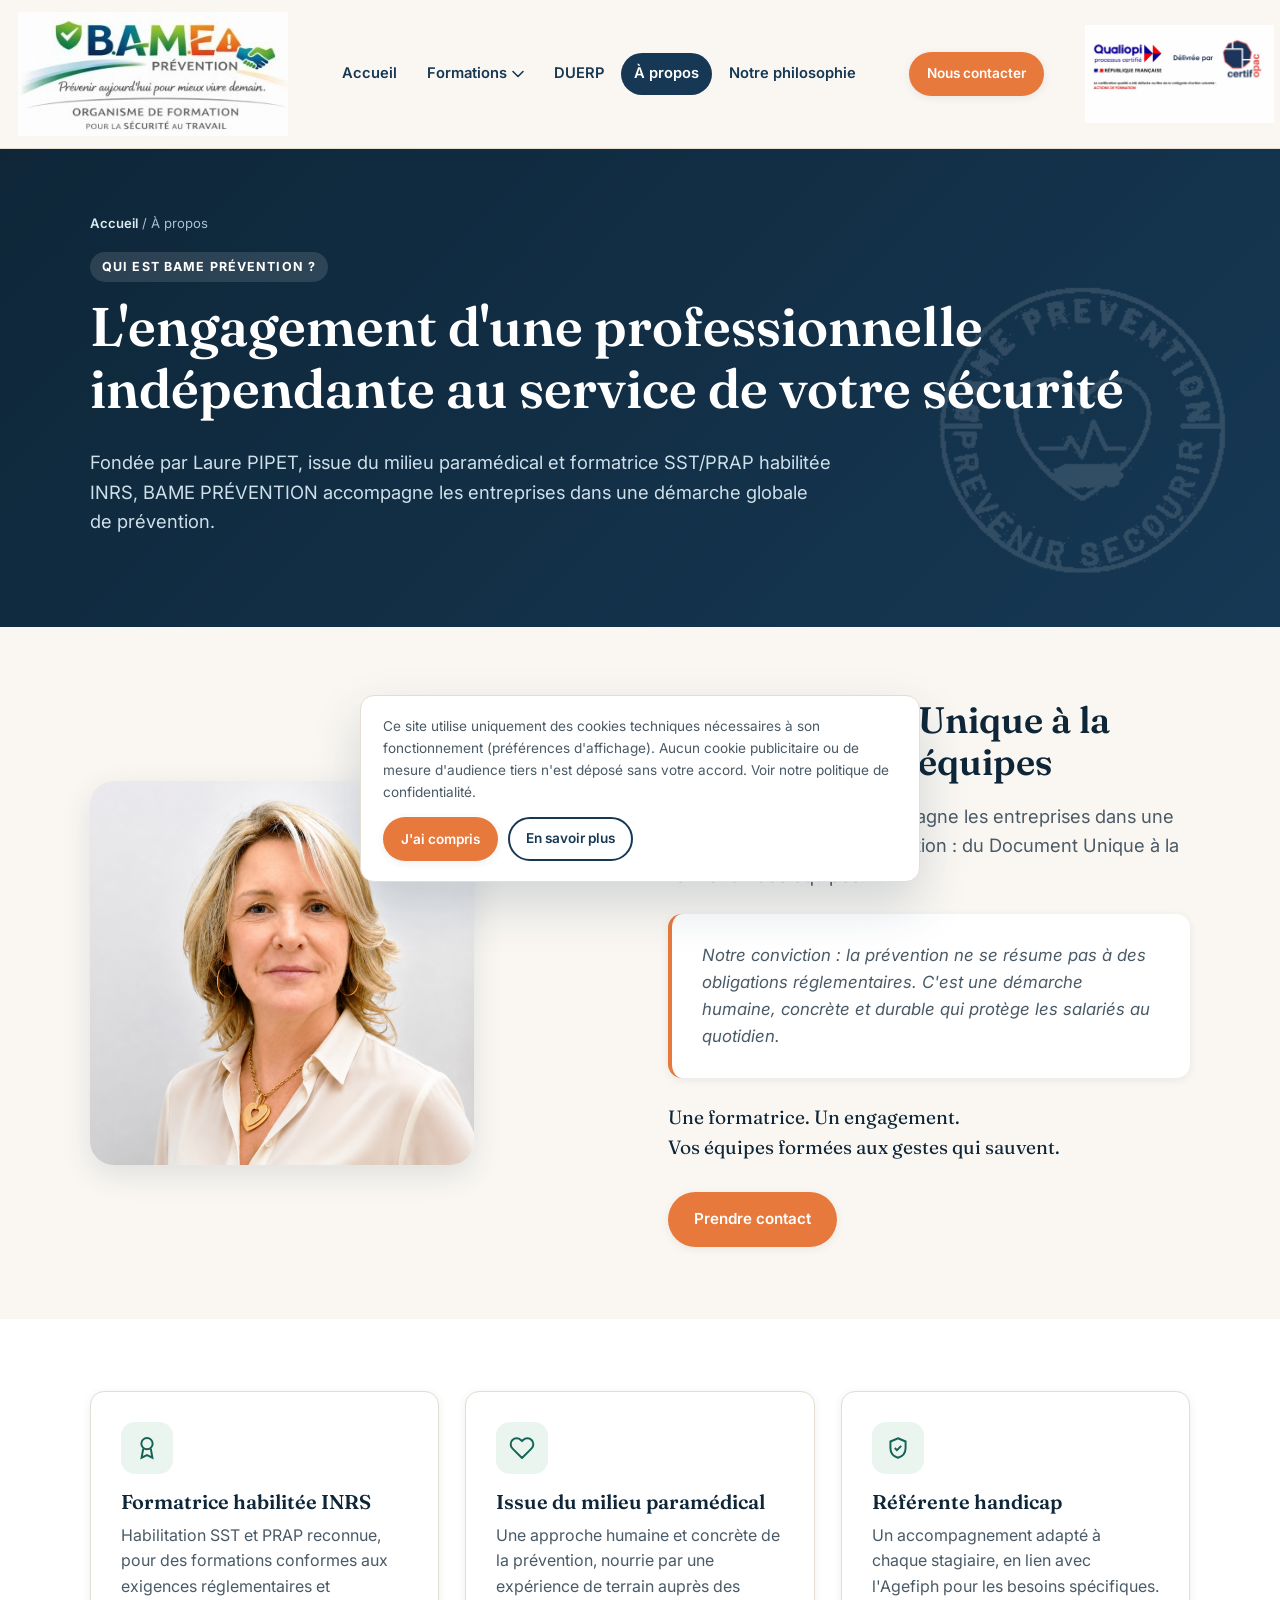
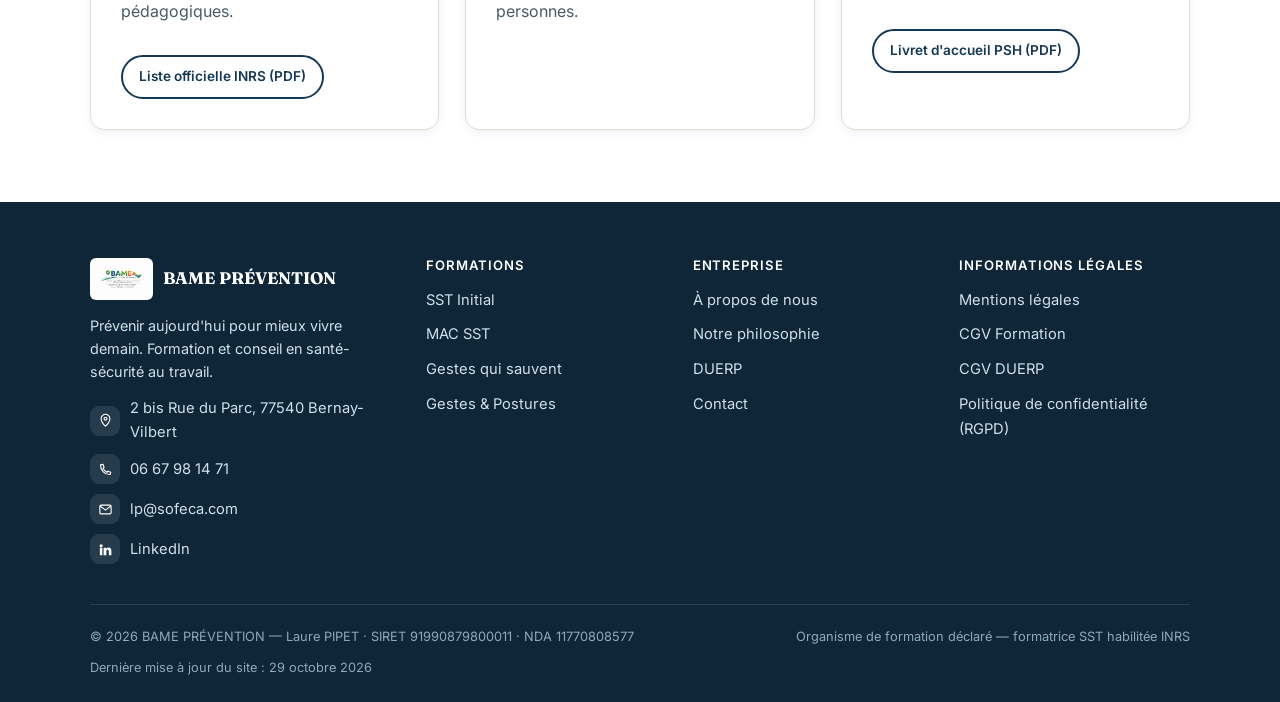
==== a-propos.html @ 22469b71 "Passe BASE_URL sur le vrai domaine bameprevention.fr pour le sitemap, canonical, og:url et og:image " ====
<!doctype html>
<html lang="fr">
<head>
<meta charset="utf-8">
<meta name="viewport" content="width=device-width, initial-scale=1">
<title>À propos — BAME PRÉVENTION</title>
<meta name="description" content="Laure PIPET, formatrice SST/PRAP habilitée INRS, fondatrice de BAME PRÉVENTION. Une démarche de prévention humaine, concrète et durable.">
<link rel="canonical" href="https://www.bameprevention.fr/a-propos.html">
<link rel="icon" href="/assets/images/logo-bame.jpg">
<meta property="og:title" content="À propos — BAME PRÉVENTION">
<meta property="og:description" content="Laure PIPET, formatrice SST/PRAP habilitée INRS, fondatrice de BAME PRÉVENTION. Une démarche de prévention humaine, concrète et durable.">
<meta property="og:type" content="website">
<meta property="og:locale" content="fr_FR">
<meta property="og:url" content="https://www.bameprevention.fr/a-propos.html">
<meta property="og:image" content="https://www.bameprevention.fr/assets/images/logo-bame.jpg">
<meta name="twitter:card" content="summary">
<meta name="twitter:title" content="À propos — BAME PRÉVENTION">
<meta name="twitter:description" content="Laure PIPET, formatrice SST/PRAP habilitée INRS, fondatrice de BAME PRÉVENTION. Une démarche de prévention humaine, concrète et durable.">
<meta name="twitter:image" content="https://www.bameprevention.fr/assets/images/logo-bame.jpg">
<link rel="preconnect" href="https://fonts.googleapis.com">
<link rel="preconnect" href="https://fonts.gstatic.com" crossorigin>
<link href="https://fonts.googleapis.com/css2?family=Fraunces:wght@500;600;700&family=Inter:wght@400;500;600;700;800&display=swap" rel="stylesheet">
<link rel="stylesheet" href="/assets/css/style.css">
</head>
<body>
<a class="skip-link" href="#main">Aller au contenu</a>
<header class="site-header">
  <div class="container">
    <a class="brand" href="/index.html">
      <img class="brand-logo" src="/assets/images/logo-bame-cropped.jpg" alt="BAME PRÉVENTION">
    </a>
    <nav class="main-nav" aria-label="Navigation principale">
      <a href="/index.html">Accueil</a>
        <div class="nav-dropdown"><button type="button" aria-haspopup="true">Formations <svg width="12" height="8" viewBox="0 0 12 8" fill="none" aria-hidden="true"><path d="M1 1.5L6 6.5L11 1.5" stroke="currentColor" stroke-width="1.6" stroke-linecap="round" stroke-linejoin="round"/></svg></button><div class="nav-dropdown-panel"><a href="/sst.html">SST Initial</a><a href="/mac-sst.html">MAC SST</a><a href="/secours.html">Gestes qui sauvent</a><a href="/gestes-et-postures.html">Gestes &amp; Postures</a></div></div>
        <a href="/duerp.html">DUERP</a>
        <a href="/a-propos.html" aria-current="page">À propos</a>
        <a href="/philosophie.html">Notre philosophie</a>
    </nav>
    <div class="header-cta">
      <a class="btn btn-primary btn-sm" href="/contact.html"><span class="btn-label-full">Nous contacter</span><span class="btn-label-short">Contact</span></a>
      <button class="nav-toggle" aria-label="Ouvrir le menu" aria-expanded="false">
        <span></span>
      </button>
    </div>
    <div class="header-qualiopi">
      <a href="/assets/documents/Certificat_Qualiopi_884511.pdf" target="_blank" rel="noopener"><img class="brand-qualiopi" src="/assets/images/logo-qualiopi.jpg" alt="Qualiopi — processus certifié"></a>
    </div>
  </div>
</header>
<div class="nav-scrim"></div>
<main id="main">

<section class="page-hero">
<img class="hero-watermark" src="/assets/images/watermark-seal.png" alt="" aria-hidden="true">
  <div class="container">
    <div class="breadcrumb"><a href="/index.html">Accueil</a> / À propos</div>
    <span class="eyebrow" style="background:rgba(255,255,255,.12);color:#fff;">Qui est BAME PRÉVENTION ?</span>
    <h1>L'engagement d'une professionnelle indépendante au service de votre sécurité</h1>
    <p class="lede">Fondée par Laure PIPET, issue du milieu paramédical et formatrice SST/PRAP habilitée INRS, BAME PRÉVENTION accompagne les entreprises dans une démarche globale de prévention.</p>
  </div>
</section>

<section class="section">
  <div class="container">
    <div class="grid grid-2" style="align-items:center;gap:56px;">
      <img src="/assets/images/laure-pipet.jpg" alt="Laure Pipet" style="border-radius:var(--radius-lg);box-shadow:var(--shadow-md);">
      <div>
        <h2>Du Document Unique à la formation des équipes</h2>
        <p class="lede">BAME PRÉVENTION accompagne les entreprises dans une démarche globale de prévention : du Document Unique à la formation des équipes.</p>
        <div class="quote-block" style="margin-top:24px;">
          Notre conviction : la prévention ne se résume pas à des obligations réglementaires. C'est une démarche humaine, concrète et durable qui protège les salariés au quotidien.
        </div>
        <p style="margin-top:24px;font-family:var(--font-head);font-size:1.2rem;color:var(--navy-dark);">Une formatrice. Un engagement.<br>Vos équipes formées aux gestes qui sauvent.</p>
        <a class="btn btn-primary" style="margin-top:10px;" href="/contact.html">Prendre contact</a>
      </div>
    </div>
  </div>
</section>

<section class="section section--alt">
  <div class="container">
    <div class="grid grid-3">
      <div class="card">
        <div class="icon"><svg viewBox="0 0 24 24" fill="none" stroke="currentColor" stroke-width="1.8"><circle cx="12" cy="8" r="5.2"/><path d="M8.5 12.7L7 21l5-2.4L17 21l-1.5-8.3"/></svg></div>
        <h3>Formatrice habilitée INRS</h3>
        <p class="muted">Habilitation SST et PRAP reconnue, pour des formations conformes aux exigences réglementaires et pédagogiques.</p>
        <a class="btn btn-outline btn-sm" style="margin-top:14px;" href="/assets/documents/Liste_INRS_Organismes_Habilites_SST.pdf#page=123" target="_blank" rel="noopener">Liste officielle INRS (PDF)</a>
      </div>
      <div class="card">
        <div class="icon"><svg viewBox="0 0 24 24" fill="none" stroke="currentColor" stroke-width="1.8" stroke-linecap="round" stroke-linejoin="round"><path d="M20.84 4.61a5.5 5.5 0 0 0-7.78 0L12 5.67l-1.06-1.06a5.5 5.5 0 0 0-7.78 7.78l1.06 1.06L12 21.23l7.78-7.78 1.06-1.06a5.5 5.5 0 0 0 0-7.78z"/></svg></div>
        <h3>Issue du milieu paramédical</h3>
        <p class="muted">Une approche humaine et concrète de la prévention, nourrie par une expérience de terrain auprès des personnes.</p>
      </div>
      <div class="card">
        <div class="icon"><svg viewBox="0 0 24 24" fill="none" stroke="currentColor" stroke-width="1.8"><path d="M12 3l7 3v6c0 4.5-3 7.8-7 9-4-1.2-7-4.5-7-9V6l7-3z"/><path d="M9 12l2 2 4-4"/></svg></div>
        <h3>Référente handicap</h3>
        <p class="muted">Un accompagnement adapté à chaque stagiaire, en lien avec l'Agefiph pour les besoins spécifiques.</p>
        <a class="btn btn-outline btn-sm" style="margin-top:14px;" href="/assets/documents/Livret_Accueil_PSH.pdf" target="_blank" rel="noopener">Livret d'accueil PSH (PDF)</a>
      </div>
    </div>
  </div>
</section>

</main>
<footer class="site-footer">
  <div class="container">
    <div class="footer-grid">
      <div>
        <div class="footer-brand">
          <img src="/assets/images/logo-bame.jpg" alt="BAME PRÉVENTION">
          <span>BAME PRÉVENTION</span>
        </div>
        <p class="muted" style="color:#cfe0ea;font-size:.9rem;max-width:30ch;">Prévenir aujourd'hui pour mieux vivre demain. Formation et conseil en santé-sécurité au travail.</p>
        <div class="footer-contact">
          <div class="row"><div class="icon"><svg viewBox="0 0 24 24" fill="none" stroke="currentColor" stroke-width="1.8"><path d="M12 21s7-6.5 7-12a7 7 0 10-14 0c0 5.5 7 12 7 12z"/><circle cx="12" cy="9" r="2.3"/></svg></div><span>2 bis Rue du Parc, 77540 Bernay-Vilbert</span></div>
          <div class="row"><div class="icon"><svg viewBox="0 0 24 24" fill="none" stroke="currentColor" stroke-width="1.8"><path d="M4 4.5c0 9.1 6.4 15.5 15.5 15.5l.8-3.6-4.4-1.6-1.6 1.6a12 12 0 01-6.2-6.2l1.6-1.6L8.1 3.7 4.5 4.5z"/></svg></div><a href="tel:+33667981471">06 67 98 14 71</a></div>
          <div class="row"><div class="icon"><svg viewBox="0 0 24 24" fill="none" stroke="currentColor" stroke-width="1.8"><rect x="3" y="5" width="18" height="14" rx="2"/><path d="M3.5 6.5L12 13l8.5-6.5"/></svg></div><a href="mailto:lp@sofeca.com">lp@sofeca.com</a></div>
          <div class="row"><div class="icon"><svg viewBox="0 0 24 24" fill="currentColor"><path d="M4.98 3.5a2.5 2.5 0 1 1 0 5 2.5 2.5 0 0 1 0-5zM3 9h4v12H3zM9 9h3.8v1.7h.05c.53-1 1.82-2.05 3.75-2.05 4 0 4.75 2.6 4.75 6v6.35h-4v-5.63c0-1.34-.02-3.06-1.87-3.06-1.87 0-2.16 1.46-2.16 2.96V21H9z"/></svg></div><a href="https://www.linkedin.com/in/laure-le-solliec-pipet-certifi%C3%A9-qualiopi-pour-action-de-formation-81a190244/" target="_blank" rel="noopener">LinkedIn</a></div>
        </div>
      </div>
      <div>
        <h4>Formations</h4>
        <ul>
          <li><a href="/sst.html">SST Initial</a></li>
          <li><a href="/mac-sst.html">MAC SST</a></li>
          <li><a href="/secours.html">Gestes qui sauvent</a></li>
          <li><a href="/gestes-et-postures.html">Gestes &amp; Postures</a></li>
        </ul>
      </div>
      <div>
        <h4>Entreprise</h4>
        <ul>
          <li><a href="/a-propos.html">À propos de nous</a></li>
          <li><a href="/philosophie.html">Notre philosophie</a></li>
          <li><a href="/duerp.html">DUERP</a></li>
          <li><a href="/contact.html">Contact</a></li>
        </ul>
      </div>
      <div>
        <h4>Informations légales</h4>
        <ul>
          <li><a href="/mentions-legales.html">Mentions légales</a></li>
          <li><a href="/cgv-formation.html">CGV Formation</a></li>
          <li><a href="/cgv-duerp.html">CGV DUERP</a></li>
          <li><a href="/rgpd.html">Politique de confidentialité (RGPD)</a></li>
        </ul>
      </div>
    </div>
    <div class="footer-bottom">
      <span>&copy; <span data-current-year>2026</span> BAME PRÉVENTION — Laure PIPET · SIRET 91990879800011 · NDA 11770808577</span>
      <span>Organisme de formation déclaré — formatrice SST habilitée INRS</span>
      <span>Dernière mise à jour du site : 29 octobre 2026</span>
    </div>
  </div>
</footer>
<div class="cookie-banner" role="dialog" aria-label="Gestion des cookies">
  <p>Ce site utilise uniquement des cookies techniques nécessaires à son fonctionnement (préférences d'affichage). Aucun cookie publicitaire ou de mesure d'audience tiers n'est déposé sans votre accord. Voir notre <a href="/rgpd.html">politique de confidentialité</a>.</p>
  <div class="actions">
    <button class="btn btn-primary btn-sm" data-cookie-choice="accepted">J'ai compris</button>
    <a class="btn btn-outline btn-sm" href="/rgpd.html">En savoir plus</a>
  </div>
</div>
<script src="/assets/js/main.js"></script>
</body>
</html>
---- assets/css/style.css ----
/* ===========================================================
   BAME PRÉVENTION — design system
   =========================================================== */

:root{
  --navy:        #163854;
  --navy-dark:   #0e2638;
  --teal:        #1f8a70;
  --teal-dark:   #146354;
  --orange:      #e8793c;
  --orange-dark: #c75f27;
  --cream:       #faf7f2;
  --paper:       #ffffff;
  --ink:         #1c2b36;
  --ink-soft:    #4a5a66;
  --line:        #e4ddd1;
  --success-bg:  #eaf5f0;

  --radius-sm: 8px;
  --radius-md: 14px;
  --radius-lg: 24px;

  --shadow-sm: 0 2px 8px rgba(22,56,84,.08);
  --shadow-md: 0 10px 30px rgba(22,56,84,.12);
  --shadow-lg: 0 22px 50px rgba(22,56,84,.18);

  --logo-bame-size: 270px;
  --logo-bame-size-scrolled: 140px;

  --container: 1140px;
  --font-head: 'Fraunces', Georgia, serif;
  --font-body: 'Inter', -apple-system, BlinkMacSystemFont, 'Segoe UI', Arial, sans-serif;
}

*,*::before,*::after{ box-sizing:border-box; }
html{ scroll-behavior:smooth; }
html{
  /* Empêche le "scroll anchoring" du navigateur de compenser le
     changement de hauteur du header sticky au scroll : sans ça, le
     recalage de position créait une boucle (le header rétrécit, le
     scroll est ajusté, ce qui annule le rétrécissement, etc.) qui
     donnait un effet de tremblement/clignotement du header. */
  overflow-anchor:none;
}
body{
  margin:0;
  font-family:var(--font-body);
  color:var(--ink);
  background:var(--cream);
  -webkit-font-smoothing:antialiased;
  line-height:1.6;
  overflow-x:hidden;
}
img{ max-width:100%; display:block; }
a{ color:inherit; text-decoration:none; }
ul{ margin:0; padding:0; list-style:none; }
h1,h2,h3,h4{ font-family:var(--font-head); font-weight:600; line-height:1.15; margin:0 0 .5em; color:var(--navy-dark); }
h1{ font-size:clamp(2.1rem,4.5vw,3.4rem); }
h2{ font-size:clamp(1.6rem,3vw,2.3rem); }
h3{ font-size:1.25rem; }
p{ margin:0 0 1em; }
.container{ max-width:var(--container); margin:0 auto; padding:0 20px; }
.section{ padding:72px 0; }
.section--tight{ padding:48px 0; }
@media (max-width:640px){
  .section{ padding:48px 0; }
  .section--tight{ padding:36px 0; }
  .card{ padding:22px; }
  .hero{ padding:52px 0 60px; }
  .page-hero{ padding:44px 0 52px; }
  .form-card{ padding:22px; }
  .newsletter{ padding:26px; }
  .hero-card{ padding:20px; }
}
.sticky-card{ position:sticky; top:110px; }
@media (max-width:860px){ .sticky-card{ position:static; } }
.section--alt{ background:var(--paper); }
.section--navy{ background:var(--navy-dark); color:#eaf0f4; }
.section--navy h2, .section--navy h3{ color:#fff; }
.eyebrow{
  display:inline-block;
  font-size:.78rem;
  font-weight:700;
  letter-spacing:.09em;
  text-transform:uppercase;
  color:var(--teal-dark);
  background:var(--success-bg);
  padding:5px 12px;
  border-radius:999px;
  margin-bottom:14px;
}
.lede{ font-size:1.15rem; color:var(--ink-soft); max-width:62ch; }
.center{ text-align:center; margin-left:auto; margin-right:auto; }

/* Buttons */
.btn{
  display:inline-flex; align-items:center; gap:8px;
  font-family:var(--font-body); font-weight:600; font-size:.95rem;
  padding:13px 24px; border-radius:999px; border:2px solid transparent;
  cursor:pointer; transition:transform .15s ease, box-shadow .15s ease, background .15s ease, color .15s ease;
  white-space:nowrap;
}
.btn:hover{ transform:translateY(-2px); }
.btn-primary{ background:var(--orange); color:#fff; box-shadow:var(--shadow-sm); }
.btn-primary:hover{ background:var(--orange-dark); box-shadow:var(--shadow-md); }
.btn-outline{ background:transparent; border-color:currentColor; color:var(--navy); }
.btn-outline:hover{ background:var(--navy); color:#fff; border-color:var(--navy); }
.btn-ghost{ background:rgba(255,255,255,.12); color:#fff; border-color:rgba(255,255,255,.35); }
.btn-ghost:hover{ background:rgba(255,255,255,.22); }
.btn-sm{ padding:9px 16px; font-size:.85rem; }
.btn-label-short{ display:none; }

/* ---------- Header ---------- */
.site-header{
  position:sticky; top:0; z-index:100;
  background:var(--cream);
  border-bottom:1px solid var(--line);
}
.site-header .container{ display:flex; flex-wrap:nowrap; align-items:center; justify-content:space-between; padding:12px 6px; gap:10px; max-width:100%; }
.brand{ display:flex; align-items:center; gap:10px; font-family:var(--font-head); font-weight:700; font-size:1.15rem; color:var(--navy-dark); margin-left:12px; }
.brand img{ width:var(--logo-bame-size); max-width:90vw; height:auto; transition:width .25s ease; }
.brand-qualiopi{ width:calc(var(--logo-bame-size) * .7); max-width:35vw; height:auto; flex:none; transition:width .25s ease; }
.site-header.is-scrolled .brand img{ width:var(--logo-bame-size-scrolled); }
.site-header.is-scrolled .brand-qualiopi{ width:calc(var(--logo-bame-size-scrolled) * 1); }
.main-nav{ display:flex; align-items:center; gap:4px; }
.main-nav a{
  font-size:.92rem; font-weight:600; padding:9px 13px; border-radius:999px; color:var(--navy);
  transition:background .15s ease, color .15s ease; white-space:nowrap;
}
.main-nav a:hover, .main-nav a[aria-current="page"]{ background:var(--navy); color:#fff; }
.nav-dropdown{ position:relative; }
.nav-dropdown > button{
  font:inherit; font-size:.92rem; font-weight:600; color:var(--navy); background:none; border:0; cursor:pointer;
  display:flex; align-items:center; gap:5px; padding:9px 13px; border-radius:999px;
}
.nav-dropdown > button:hover{ background:var(--navy); color:#fff; }
.nav-dropdown-panel{
  position:absolute; top:calc(100% + 8px); left:0; min-width:230px;
  background:var(--paper); border-radius:var(--radius-md); box-shadow:var(--shadow-lg);
  padding:8px; opacity:0; visibility:hidden; transform:translateY(6px);
  transition:opacity .15s ease, transform .15s ease, visibility .15s ease;
}
.nav-dropdown:hover .nav-dropdown-panel,
.nav-dropdown:focus-within .nav-dropdown-panel{ opacity:1; visibility:visible; transform:translateY(0); }
.nav-dropdown-panel a{ display:block; padding:10px 12px; border-radius:8px; font-size:.9rem; color:var(--ink); font-weight:500; }
.nav-dropdown-panel a:hover{ background:var(--success-bg); color:var(--teal-dark); }
.header-cta{ display:flex; align-items:center; gap:10px; }
.header-qualiopi{ display:flex; align-items:center; flex:none; }
.nav-toggle{
  display:none; width:44px; height:44px; border-radius:10px; border:1px solid var(--line);
  background:var(--paper); cursor:pointer; align-items:center; justify-content:center;
}
.nav-toggle span, .nav-toggle span::before, .nav-toggle span::after{
  content:''; display:block; width:20px; height:2px; background:var(--navy); position:relative; transition:transform .2s ease, opacity .2s ease;
}
.nav-toggle span::before{ position:absolute; top:-6px; }
.nav-toggle span::after{ position:absolute; top:6px; }

@media (max-width:980px){
  .main-nav{
    position:fixed; inset:0 0 0 auto; width:min(320px,85vw); height:100vh;
    background:var(--paper); flex-direction:column; align-items:stretch; gap:2px;
    padding:90px 20px 20px; transform:translateX(100%); transition:transform .25s ease;
    box-shadow:var(--shadow-lg); overflow-y:auto; z-index:150;
  }
  .main-nav.is-open{ transform:translateX(0); }
  .main-nav a, .nav-dropdown > button{ width:100%; justify-content:space-between; }
  .nav-dropdown-panel{ position:static; opacity:1; visibility:visible; transform:none; box-shadow:none; display:none; padding-left:10px; }
  .nav-dropdown.is-open .nav-dropdown-panel{ display:block; }
  .nav-toggle{ display:flex; }
  .header-cta .btn span.btn-label-full{ display:none; }
  .header-cta .btn span.btn-label-short{ display:inline; }
  .brand-qualiopi{ display:none; }
  .brand img{ max-width:55vw; }
  .brand{ margin-left:0; }
}
.nav-scrim{ display:none; }
.nav-scrim.is-open{ display:block; position:fixed; inset:0; background:rgba(14,38,56,.45); z-index:90; }

/* ---------- Hero ---------- */
.hero{
  position:relative; overflow:hidden;
  background:linear-gradient(135deg,#2c5d78 0%,#3a7391 40%,#f0924f 100%);
  color:#fff; padding:80px 0 100px;
}
.hero-bg-logo{
  position:absolute; inset:-15%; width:130%; height:130%; object-fit:cover; object-position:center;
  filter:blur(38px) saturate(.35); z-index:0; pointer-events:none;
}
.hero-bg-overlay{
  position:absolute; inset:0; z-index:0;
  background:linear-gradient(135deg,rgba(22,51,71,.58),rgba(31,69,88,.4) 50%,rgba(240,146,79,.3));
}
.hero::after{
  content:''; position:absolute; right:-120px; top:-120px; width:420px; height:420px; border-radius:50%;
  background:radial-gradient(circle,rgba(232,121,60,.35),transparent 70%); z-index:0;
}
.hero-watermark{
  position:absolute; top:50%; right:-60px; width:min(780px,70vw); height:auto; max-width:none;
  transform:translateY(-50%); opacity:.14; filter:brightness(0) invert(1); pointer-events:none; z-index:0;
  mix-blend-mode:screen;
}
.hero .container{ position:relative; z-index:1; display:grid; grid-template-columns:1.1fr .9fr; gap:48px; align-items:center; }
@media (max-width:980px){ .hero .container{ grid-template-columns:1fr; } }
.hero h1{ color:#fff; }
.hero .lede{ color:#cfe0ea; }
.hero-actions{ display:flex; gap:14px; flex-wrap:wrap; margin-top:28px; }
.hero-badges{ display:grid; grid-template-columns:repeat(3,1fr); gap:12px; margin-top:34px; }
@media (max-width:620px){ .hero-badges{ grid-template-columns:1fr; } }
.hero-badge{
  display:flex; align-items:center; gap:10px; background:rgba(255,255,255,.07);
  border:1px solid rgba(255,255,255,.16); border-radius:12px; padding:9px 14px; font-size:.8rem; font-weight:600;
}
.hero-badge .badge-ico{
  flex:none; width:32px; height:32px; border-radius:9px; background:rgba(232,121,60,.25);
  display:flex; align-items:center; justify-content:center;
}
.hero-badge .badge-ico svg{ width:17px; height:17px; }
.hero-card{
  background:var(--paper); border-radius:var(--radius-lg); padding:28px; box-shadow:var(--shadow-lg); color:var(--ink);
}
.hero-card img{ border-radius:var(--radius-md); margin:0 auto 16px; aspect-ratio:4/3; object-fit:cover; object-position:center 12%; width:48%; }
.hero-card h3{ margin-bottom:4px; }
.hero-card .role{ color:var(--teal-dark); font-weight:700; font-size:.82rem; text-transform:uppercase; letter-spacing:.06em; margin-bottom:12px; }
.hero-card .quote{ font-style:italic; color:var(--ink-soft); font-size:.95rem; }

.page-hero{
  position:relative; overflow:hidden;
  background:linear-gradient(135deg,var(--navy-dark),var(--navy));
  color:#fff; padding:64px 0 72px;
}
.page-hero .hero-watermark{ width:min(520px,60vw); opacity:.12; }
.page-hero .container{ position:relative; z-index:1; }
.page-hero h1{ color:#fff; max-width:48ch; }
.page-hero .lede{ color:#cfe0ea; }
.breadcrumb{ font-size:.82rem; color:#a9c1d0; margin-bottom:18px; }
.breadcrumb a{ color:#dcebf1; font-weight:600; }
.breadcrumb a:hover{ text-decoration:underline; }

/* ---------- Cards / grids ---------- */
.grid{ display:grid; gap:26px; }
.grid-3{ grid-template-columns:repeat(3,1fr); }
.grid-2{ grid-template-columns:repeat(2,1fr); }
@media (max-width:860px){ .grid-3,.grid-2{ grid-template-columns:1fr; } }

/* ---------- Détails repliables (progressive disclosure) ---------- */
.reveal-more{ margin-top:26px; }
.reveal-more > summary{
  list-style:none; cursor:pointer; display:flex; align-items:center; justify-content:center; gap:8px;
  font-weight:700; color:var(--teal-dark); background:var(--success-bg); border:1px solid var(--line);
  border-radius:999px; padding:12px 22px; font-size:.92rem; max-width:320px; margin:0 auto;
  transition:background .15s ease;
}
.reveal-more > summary::-webkit-details-marker{ display:none; }
.reveal-more > summary:hover{ background:#dcf0e8; }
.reveal-more > summary .chevron{ transition:transform .2s ease; display:flex; }
.reveal-more[open] > summary .chevron{ transform:rotate(180deg); }
.reveal-more[open] > summary{ margin-bottom:26px; }

/* ---------- Carrousel (formations / ateliers) ---------- */
.carousel{ margin-top:40px; }
.carousel-track{
  display:flex; gap:20px; overflow-x:auto; scroll-snap-type:x mandatory;
  -webkit-overflow-scrolling:touch; padding:4px 4px 10px; scrollbar-width:none;
}
.carousel-track::-webkit-scrollbar{ display:none; }
.carousel-track > .training-card,
.carousel-track > .card{ flex:0 0 280px; scroll-snap-align:start; }
.carousel-nav{ display:flex; justify-content:center; gap:10px; margin-top:16px; }
.carousel-btn{
  width:42px; height:42px; border-radius:999px; border:1px solid var(--line);
  background:var(--paper); display:flex; align-items:center; justify-content:center;
  cursor:pointer; color:var(--navy); transition:background .15s ease;
}
.carousel-btn:hover{ background:var(--success-bg); }
.carousel-btn svg{ width:18px; height:18px; }
.carousel-btn.prev svg{ transform:rotate(90deg); }
.carousel-btn.next svg{ transform:rotate(-90deg); }
@media (max-width:640px){
  .carousel-track > .training-card,
  .carousel-track > .card{ flex-basis:82vw; }
}

.card{
  background:var(--paper); border-radius:var(--radius-md); padding:30px; box-shadow:var(--shadow-sm);
  border:1px solid var(--line); transition:transform .15s ease, box-shadow .15s ease;
}
.card:hover{ transform:translateY(-4px); box-shadow:var(--shadow-md); }
.icon{
  width:52px; height:52px; border-radius:14px; display:flex; align-items:center; justify-content:center;
  background:var(--success-bg); color:var(--teal-dark);
}
.icon svg{ width:26px; height:26px; }
.card .icon{ margin-bottom:16px; }

.training-card{
  background:var(--paper); border-radius:var(--radius-lg); padding:0; overflow:hidden;
  box-shadow:var(--shadow-sm); border:1px solid var(--line); display:flex; flex-direction:column;
  transition:transform .15s ease, box-shadow .15s ease;
}
.training-card:hover{ transform:translateY(-5px); box-shadow:var(--shadow-md); }
.training-card__top{ background:linear-gradient(135deg,var(--teal-dark),var(--teal)); color:#fff; padding:22px 26px; }
.training-card__top .duration{ font-size:.78rem; font-weight:700; letter-spacing:.06em; text-transform:uppercase; opacity:.85; }
.training-card__body{ padding:22px 26px 26px; flex:1; display:flex; flex-direction:column; }
.training-card__body p{ color:var(--ink-soft); font-size:.95rem; }
.training-card__body > .btn-outline.btn-sm{ margin-top:auto; align-self:flex-start; }
.training-card__links{ display:flex; flex-wrap:wrap; gap:8px; margin-top:auto; padding-top:14px; }
.pill-link{
  font-size:.8rem; font-weight:600; padding:7px 13px; border-radius:999px; background:var(--success-bg); color:var(--teal-dark);
  display:inline-flex; align-items:center; gap:5px;
}
.pill-link:hover{ background:var(--teal); color:#fff; }

.doc-button-list{ display:flex; flex-direction:column; gap:12px; }
.doc-button{
  display:flex; align-items:center; justify-content:center; gap:8px;
  padding:13px 20px; border:2px solid var(--teal-dark); border-radius:999px;
  font-size:.8rem; font-weight:700; letter-spacing:.03em; text-transform:uppercase;
  color:var(--teal-dark); text-align:center; transition:background .15s ease,color .15s ease;
}
.doc-button svg{ width:16px; height:16px; flex:none; }
.doc-button:hover{ background:var(--teal-dark); color:#fff; }

.check-list li{ display:flex; gap:10px; margin-bottom:10px; align-items:flex-start; }
.check-list li::before{
  content:'✓'; flex:none; width:22px; height:22px; border-radius:50%; background:var(--success-bg); color:var(--teal-dark);
  font-size:.75rem; font-weight:800; display:flex; align-items:center; justify-content:center; margin-top:2px;
}

.quote-block{
  background:var(--paper); border-left:4px solid var(--orange); border-radius:var(--radius-md);
  padding:28px 30px; box-shadow:var(--shadow-sm); font-size:1.05rem; color:var(--ink-soft); font-style:italic;
}

/* Stats strip */
.stats{ display:grid; grid-template-columns:repeat(4,1fr); gap:24px; }
@media (max-width:860px){ .stats{ grid-template-columns:repeat(2,1fr); } }
.stat{ text-align:center; padding:28px 16px; background:var(--paper); border-radius:var(--radius-md); border:1px solid var(--line); box-shadow:var(--shadow-sm); }
.stat .stat-number{ font-family:var(--font-head); font-size:clamp(1.8rem,4vw,2.6rem); font-weight:700; color:var(--teal-dark); line-height:1; }
.stat .stat-label{ margin-top:8px; font-size:.88rem; color:var(--ink-soft); }

/* Partner strip */
.partners{ display:flex; flex-wrap:wrap; align-items:center; justify-content:center; gap:36px; }
.partners img{ max-height:46px; width:auto; }

/* Timeline (contact/process) */
.timeline{ display:grid; gap:18px; }
.timeline-step{ display:grid; grid-template-columns:40px 1fr; gap:16px; }
.timeline-step .dot{
  width:40px; height:40px; border-radius:50%; background:var(--teal); color:#fff; font-weight:700;
  display:flex; align-items:center; justify-content:center; font-family:var(--font-head);
}
.timeline-group h4{ font-size:.82rem; text-transform:uppercase; letter-spacing:.07em; color:var(--orange-dark); margin-bottom:14px; }

/* Forms */
.form-card{ background:var(--paper); border-radius:var(--radius-lg); padding:32px; box-shadow:var(--shadow-md); border:1px solid var(--line); }
.field{ margin-bottom:18px; }
.field label{ display:block; font-weight:600; font-size:.88rem; margin-bottom:6px; color:var(--navy-dark); }
.field input, .field textarea, .field select{
  width:100%; padding:12px 14px; border-radius:10px; border:1.5px solid var(--line); font:inherit; background:var(--cream);
  transition:border-color .15s ease, background .15s ease;
}
.field input:focus, .field textarea:focus, .field select:focus{ outline:none; border-color:var(--teal); background:#fff; }
.field-check{ display:flex; gap:10px; align-items:flex-start; font-size:.85rem; color:var(--ink-soft); }
.field-check input{ width:auto; margin-top:3px; }
.form-note{ font-size:.78rem; color:var(--ink-soft); margin-top:6px; }
.form-status{ margin-top:14px; font-size:.9rem; font-weight:600; display:none; }
.form-status.is-visible{ display:block; }
.form-status.ok{ color:var(--teal-dark); }
.form-status.err{ color:var(--orange-dark); }

/* Newsletter band */
.newsletter{
  background:linear-gradient(135deg,var(--teal-dark),var(--teal));
  color:#fff; border-radius:var(--radius-lg); padding:44px; display:grid; grid-template-columns:1.1fr 1fr; gap:36px; align-items:center;
  box-shadow:var(--shadow-lg);
}
.newsletter h2, .newsletter p{ color:#fff; }
.newsletter form{ display:flex; flex-direction:column; gap:12px; }
.newsletter .field input{ background:#fff; border:none; }
.newsletter .field-check{ color:rgba(255,255,255,.85); }
@media (max-width:860px){ .newsletter{ grid-template-columns:1fr; padding:30px; } }

/* Contact info list */
.contact-info{ display:grid; gap:16px; }
.contact-info .row{ display:flex; gap:14px; align-items:flex-start; }
.contact-info .row .icon{ margin-bottom:0; flex:none; }
.contact-info--row{ grid-template-columns:repeat(4,1fr); gap:28px; }
@media (max-width:860px){ .contact-info--row{ grid-template-columns:repeat(2,1fr); } }
@media (max-width:560px){ .contact-info--row{ grid-template-columns:1fr; } }

/* Footer : mêmes icônes que la carte contact, en plus petit */
.footer-contact{ display:grid; gap:10px; margin-top:14px; }
.footer-contact .row{ display:flex; gap:10px; align-items:center; }
.footer-contact .icon{
  width:30px; height:30px; border-radius:9px; flex:none;
  background:rgba(255,255,255,.1); color:#fff;
}
.footer-contact .icon svg{ width:15px; height:15px; }
.footer-contact a, .footer-contact span{ font-size:.92rem; }

/* Legal pages */
.legal{ max-width:72ch; }
.legal h2{ margin-top:2.2em; font-size:1.3rem; }
.legal h2:first-of-type{ margin-top:0; }
.legal p, .legal li{ color:var(--ink-soft); }
.legal ul{ list-style:disc; padding-left:1.3em; margin-bottom:1em; }
.legal ul li{ margin-bottom:.4em; }

/* Footer */
.site-footer{ background:var(--navy-dark); color:#cfe0ea; padding:56px 0 24px; }
.footer-grid{ display:grid; grid-template-columns:1.3fr 1fr 1fr 1fr; gap:36px; margin-bottom:40px; }
@media (max-width:860px){ .footer-grid{ grid-template-columns:1fr 1fr; } }
@media (max-width:560px){ .footer-grid{ grid-template-columns:1fr; } }
.site-footer h4{ color:#fff; font-size:.82rem; text-transform:uppercase; letter-spacing:.07em; margin-bottom:14px; font-family:var(--font-body); }
.site-footer a{ color:#cfe0ea; font-size:.92rem; }
.site-footer a:hover{ color:#fff; text-decoration:underline; }
.site-footer li{ margin-bottom:9px; }
.footer-brand{ display:flex; align-items:center; gap:10px; margin-bottom:14px; }
.footer-brand img{ height:42px; border-radius:6px; }
.footer-brand span{ font-family:var(--font-head); font-weight:700; color:#fff; font-size:1.05rem; }
.footer-bottom{ border-top:1px solid rgba(255,255,255,.12); padding-top:22px; display:flex; justify-content:space-between; flex-wrap:wrap; gap:10px; font-size:.8rem; color:#8fa9b8; }

/* Cookie banner */
.cookie-banner{
  position:fixed; left:18px; right:18px; bottom:18px; z-index:200; max-width:560px; margin:0 auto;
  background:var(--paper); border-radius:var(--radius-md); box-shadow:var(--shadow-lg); border:1px solid var(--line);
  padding:20px 22px; display:none;
}
.cookie-banner.is-visible{ display:block; }
.cookie-banner p{ font-size:.85rem; color:var(--ink-soft); margin-bottom:14px; }
.cookie-banner .actions{ display:flex; gap:10px; flex-wrap:wrap; }

/* Misc */
.divider{ height:1px; background:var(--line); margin:56px 0; }
.skip-link{
  position:absolute; left:-999px; top:0; background:var(--navy); color:#fff; padding:10px 16px; border-radius:0 0 8px 0; z-index:300;
}
.skip-link:focus{ left:0; }
.text-center{ text-align:center; }
.muted{ color:var(--ink-soft); }
.stack-sm > * + *{ margin-top:10px; }
.mb-0{ margin-bottom:0; }
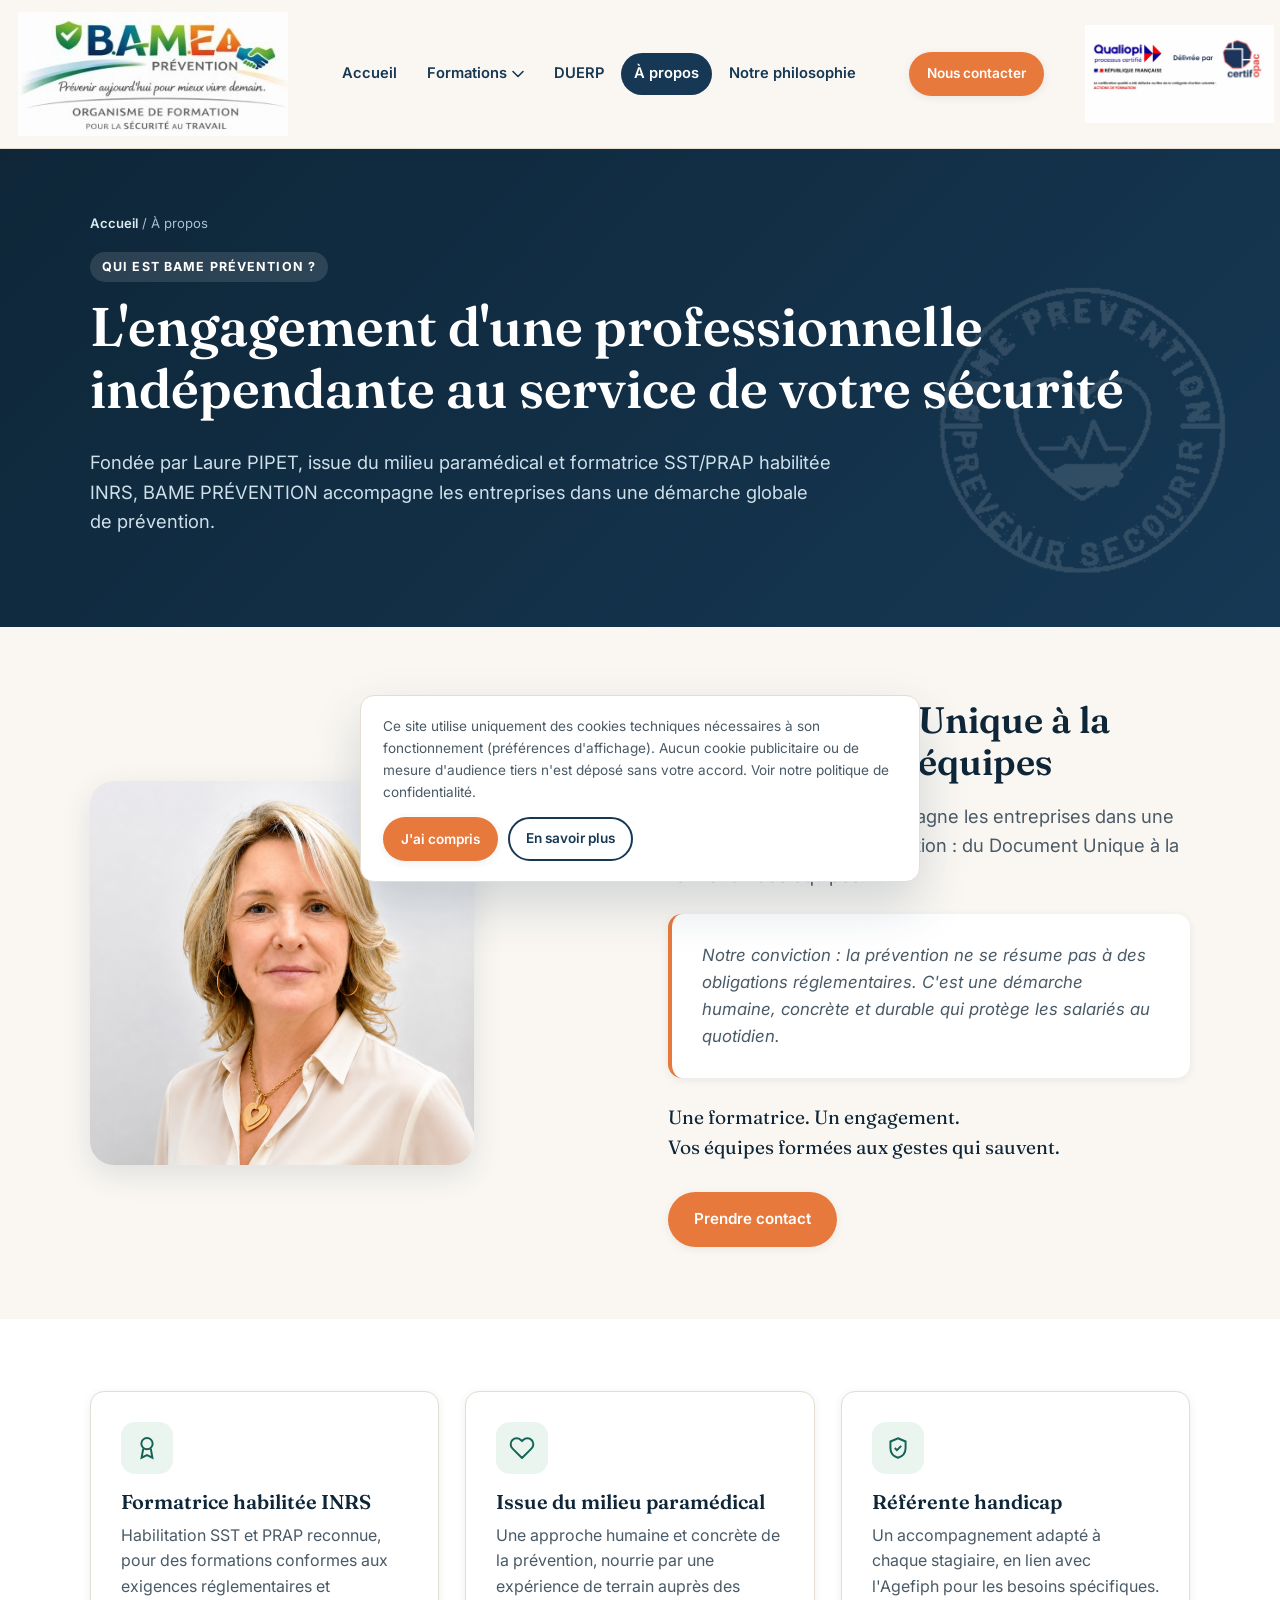
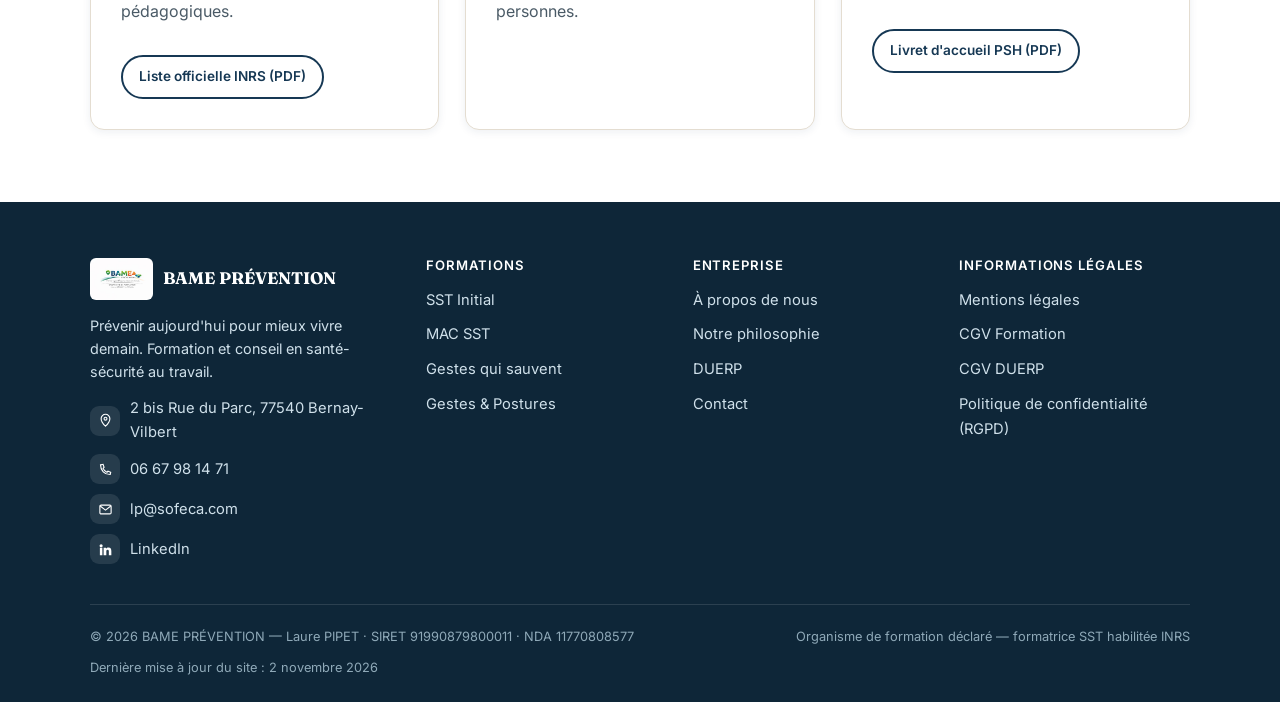
==== commit a95f1595: "Chiffres clés : sépare sous-traitance, direct et sensibilisations, avec satisfaction par bloc Co-Aut" ====
--- a/a-propos.html
+++ b/a-propos.html
@@ -149,7 +149,7 @@
     <div class="footer-bottom">
       <span>&copy; <span data-current-year>2026</span> BAME PRÉVENTION — Laure PIPET · SIRET 91990879800011 · NDA 11770808577</span>
       <span>Organisme de formation déclaré — formatrice SST habilitée INRS</span>
-      <span>Dernière mise à jour du site : 29 octobre 2026</span>
+      <span>Dernière mise à jour du site : 2 novembre 2026</span>
     </div>
   </div>
 </footer>
--- a/assets/css/style.css
+++ b/assets/css/style.css
@@ -362,7 +362,8 @@
 }
 .field input:focus, .field textarea:focus, .field select:focus{ outline:none; border-color:var(--teal); background:#fff; }
 .field-check{ display:flex; gap:10px; align-items:flex-start; font-size:.85rem; color:var(--ink-soft); }
-.field-check input{ width:auto; margin-top:3px; }
+.field-check input{ width:20px; height:20px; min-width:20px; margin-top:2px; accent-color:var(--teal-dark); cursor:pointer; }
+@media (max-width:560px){ .field-check input{ width:24px; height:24px; min-width:24px; } }
 .form-note{ font-size:.78rem; color:var(--ink-soft); margin-top:6px; }
 .form-status{ margin-top:14px; font-size:.9rem; font-weight:600; display:none; }
 .form-status.is-visible{ display:block; }
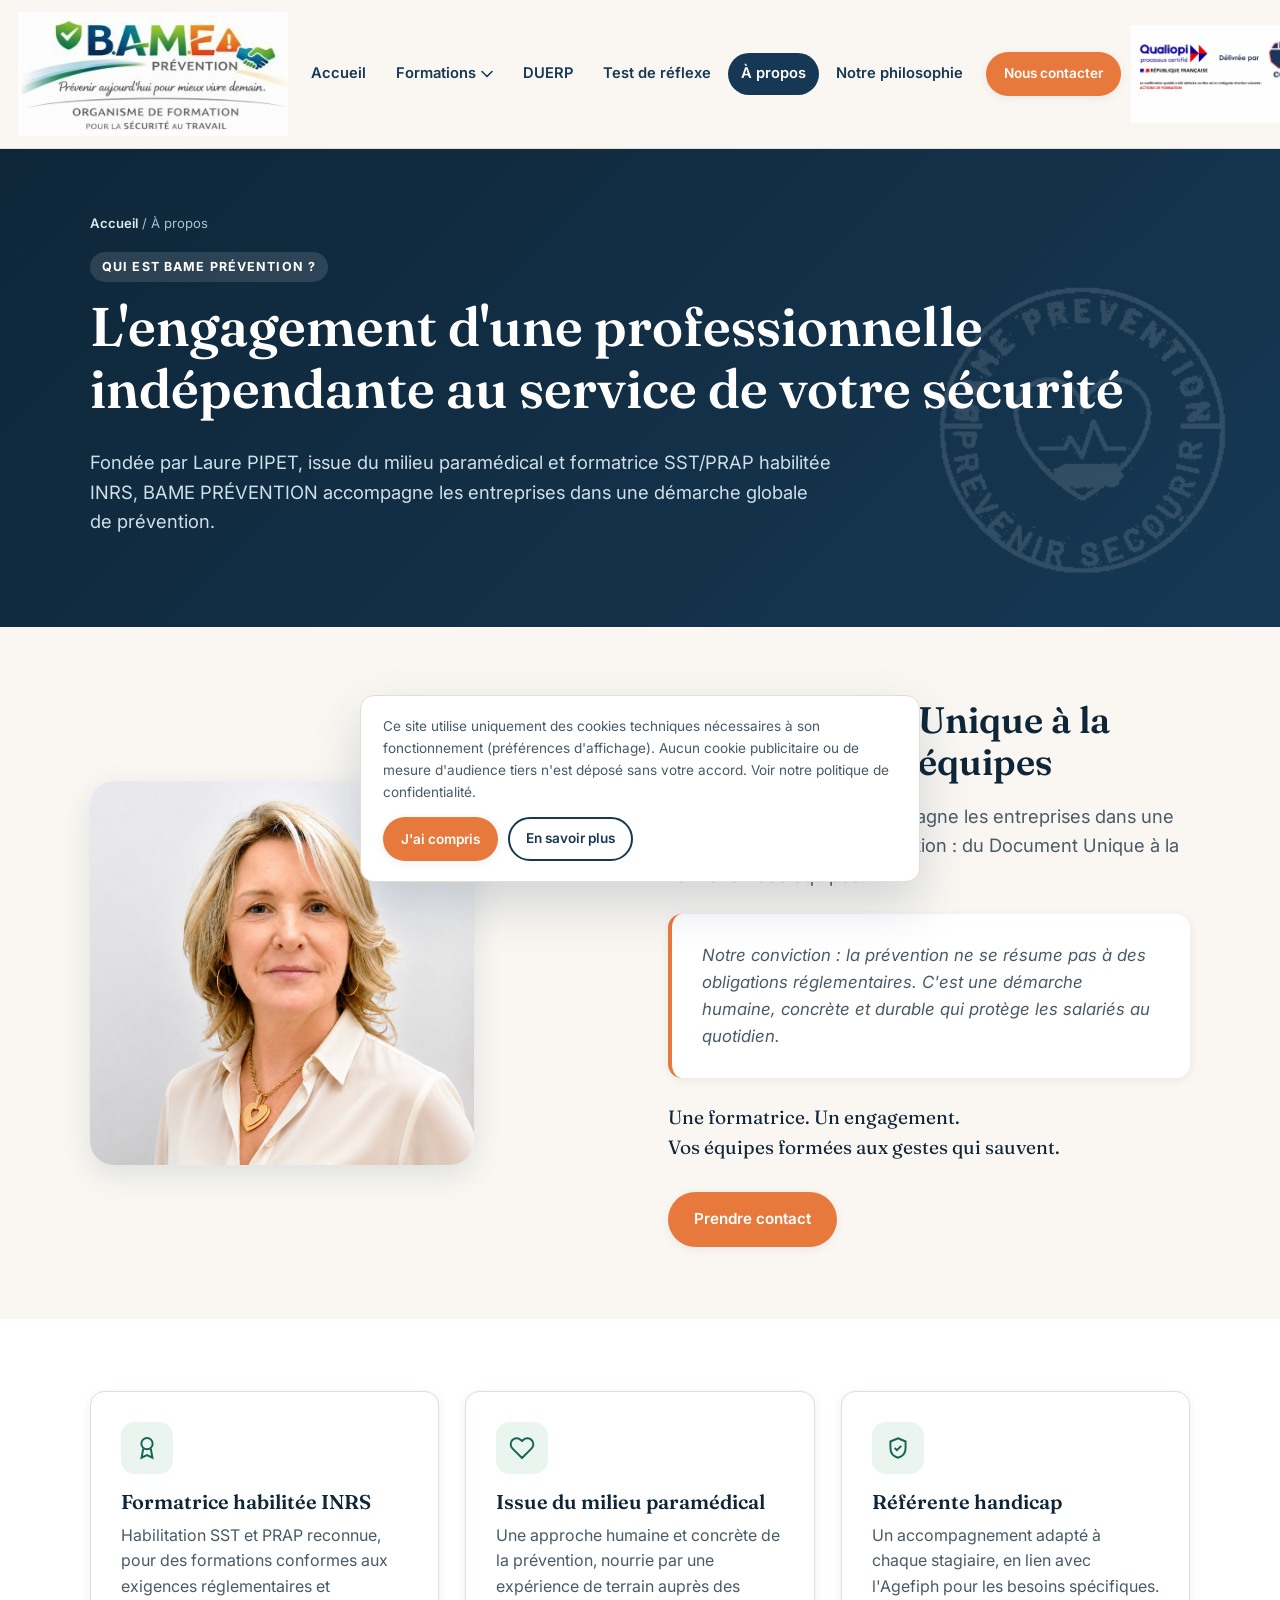
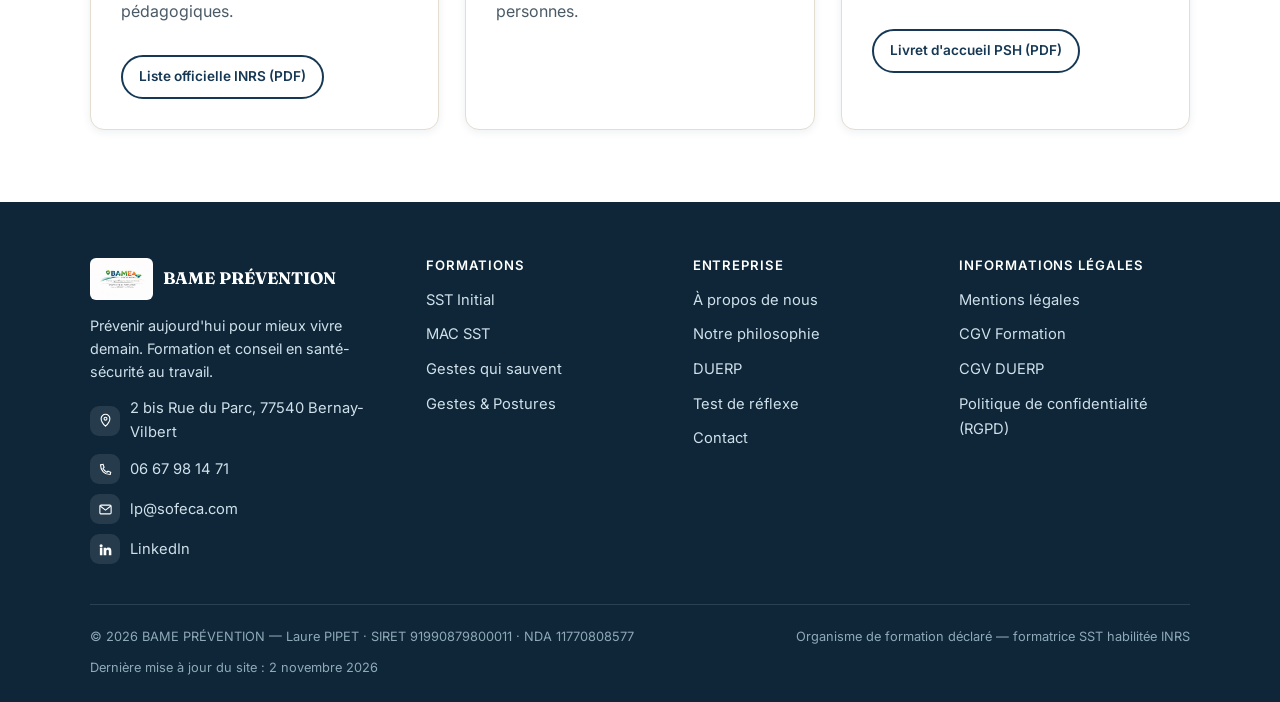
==== commit dfe01c92: "Ajoute le quiz du jour et le test de réflexe, nouveau mot de la formatrice Co-Authored-By: Claude So" ====
--- a/a-propos.html
+++ b/a-propos.html
@@ -33,6 +33,7 @@
       <a href="/index.html">Accueil</a>
         <div class="nav-dropdown"><button type="button" aria-haspopup="true">Formations <svg width="12" height="8" viewBox="0 0 12 8" fill="none" aria-hidden="true"><path d="M1 1.5L6 6.5L11 1.5" stroke="currentColor" stroke-width="1.6" stroke-linecap="round" stroke-linejoin="round"/></svg></button><div class="nav-dropdown-panel"><a href="/sst.html">SST Initial</a><a href="/mac-sst.html">MAC SST</a><a href="/secours.html">Gestes qui sauvent</a><a href="/gestes-et-postures.html">Gestes &amp; Postures</a></div></div>
         <a href="/duerp.html">DUERP</a>
+        <a href="/test-reflexe.html">Test de réflexe</a>
         <a href="/a-propos.html" aria-current="page">À propos</a>
         <a href="/philosophie.html">Notre philosophie</a>
     </nav>
@@ -133,6 +134,7 @@
           <li><a href="/a-propos.html">À propos de nous</a></li>
           <li><a href="/philosophie.html">Notre philosophie</a></li>
           <li><a href="/duerp.html">DUERP</a></li>
+          <li><a href="/test-reflexe.html">Test de réflexe</a></li>
           <li><a href="/contact.html">Contact</a></li>
         </ul>
       </div>
--- a/assets/css/style.css
+++ b/assets/css/style.css
@@ -442,3 +442,31 @@
 .muted{ color:var(--ink-soft); }
 .stack-sm > * + *{ margin-top:10px; }
 .mb-0{ margin-bottom:0; }
+
+
+/* ===========================================================
+   Jeux : quiz du jour et test de réflexe
+   =========================================================== */
+.jeu{ background:var(--paper); border:1px solid var(--line); border-radius:var(--radius-lg); box-shadow:var(--shadow-md); padding:32px; max-width:760px; margin:0 auto; }
+.jeu-question{ font-family:var(--font-head, inherit); font-size:1.5rem; line-height:1.35; color:var(--navy); margin:0 0 20px; }
+.jeu-progress{ font-weight:700; color:var(--teal-dark); margin:0 0 8px; font-size:1.05rem; }
+.jeu-options{ display:grid; gap:12px; }
+.jeu-option{ font:inherit; font-size:1.1rem; line-height:1.4; text-align:left; width:100%; padding:16px 18px; border:2px solid var(--line); border-radius:var(--radius-md); background:var(--cream); color:var(--ink); cursor:pointer; transition:border-color .15s, background .15s, transform .15s; }
+.jeu-option:hover:not(:disabled), .jeu-option:focus-visible{ border-color:var(--teal); background:#fff; }
+.jeu-option:focus-visible{ outline:3px solid var(--orange); outline-offset:2px; }
+.jeu-option:disabled{ cursor:default; }
+.jeu-option.is-correct{ border-color:var(--teal); background:var(--success-bg); font-weight:600; }
+.jeu-option.is-wrong{ border-color:var(--orange-dark); background:#fdece3; }
+.jeu-feedback{ margin-top:20px; }
+.jeu-feedback:empty{ margin:0; }
+.jeu-verdict{ font-weight:800; font-size:1.25rem; margin:0 0 8px; }
+.jeu-verdict.ok{ color:var(--teal-dark); }
+.jeu-verdict.ko{ color:var(--orange-dark); }
+.jeu-explication{ font-size:1.1rem; line-height:1.55; color:var(--ink); margin:0 0 10px; }
+.jeu-source, .jeu-cta{ font-size:.95rem; color:var(--ink-soft); margin:0 0 10px; }
+.jeu-source a, .jeu-cta a{ color:var(--teal-dark); text-decoration:underline; }
+.jeu-score{ font-family:var(--font-head, inherit); font-size:3.5rem; font-weight:700; color:var(--teal-dark); margin:0 0 4px; }
+.jeu-actions{ display:flex; flex-wrap:wrap; gap:12px; margin-top:20px; }
+.jeu-intro{ text-align:center; max-width:640px; margin:0 auto 28px; }
+@media (max-width:600px){ .jeu{ padding:22px 18px; } .jeu-question{ font-size:1.3rem; } }
+@media (prefers-reduced-motion:reduce){ .jeu-option{ transition:none; } }
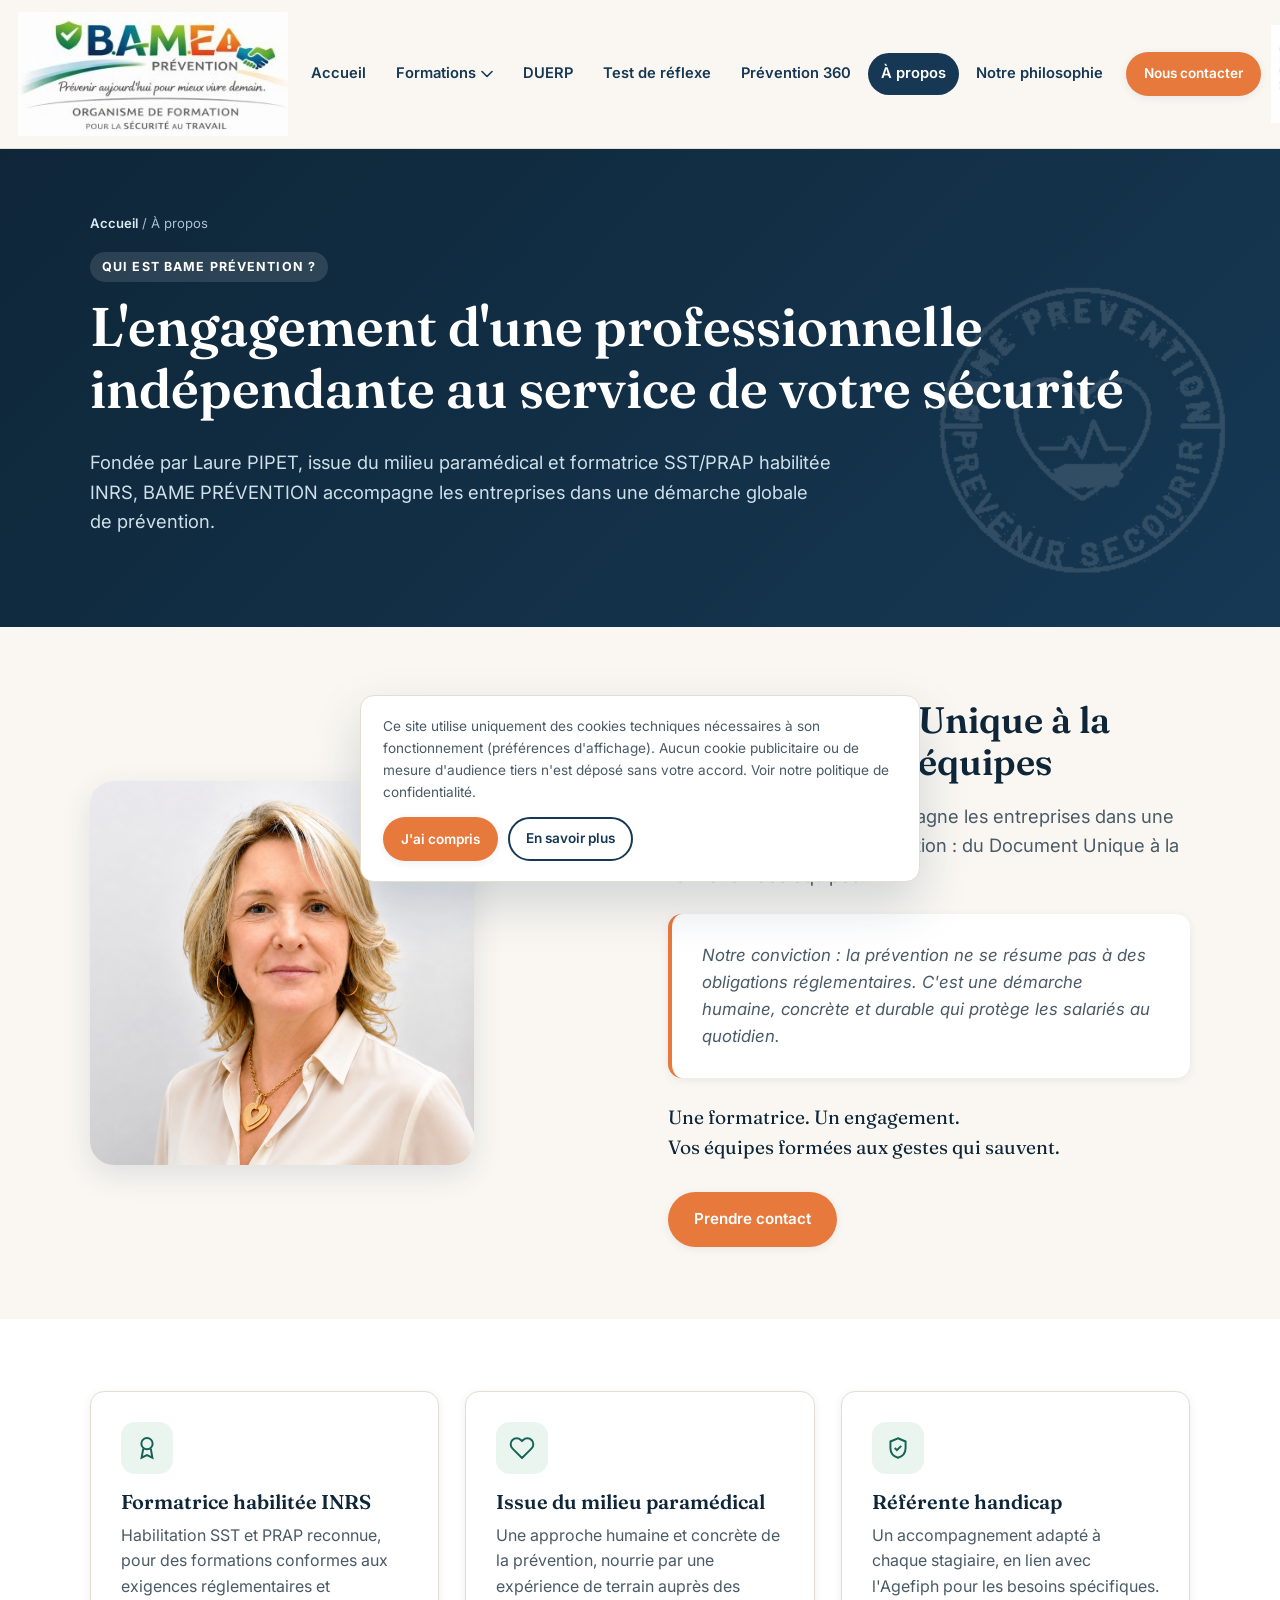
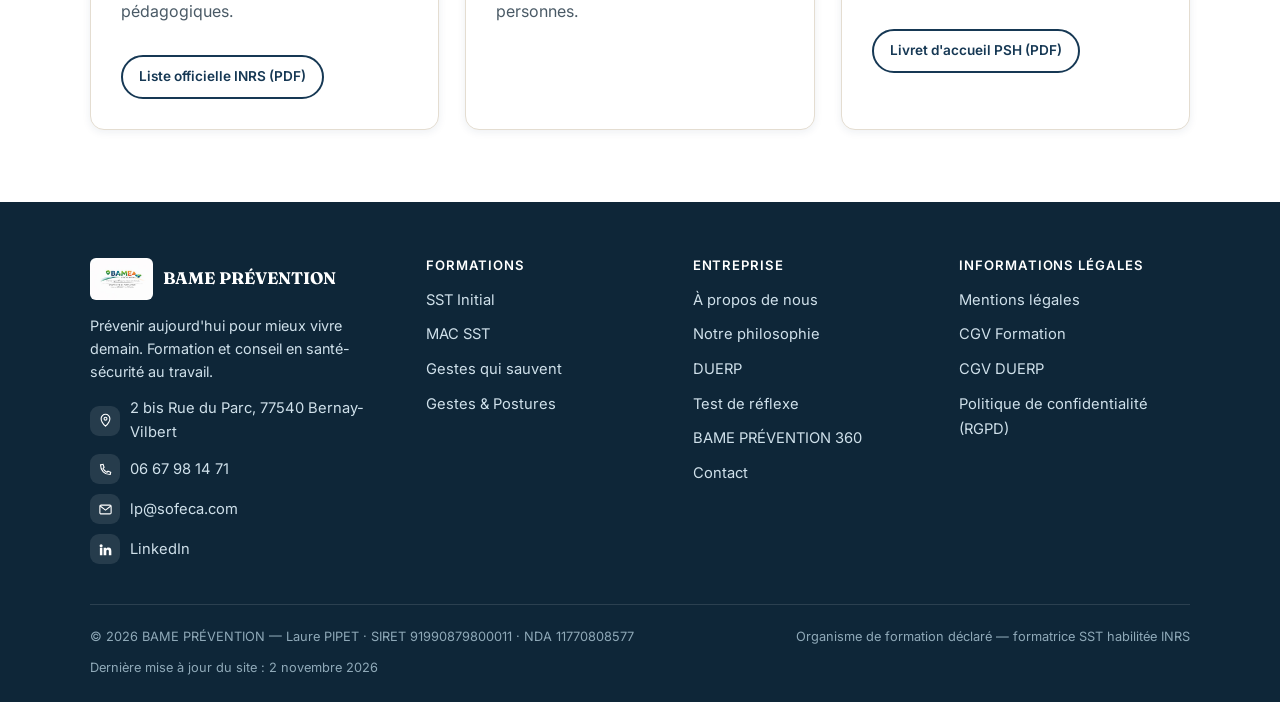
==== commit 4f387413: "Ajoute la page BAME PRÉVENTION 360 avec visuel et mention de dépôt INPI, et un bloc sur l'accueil Co" ====
--- a/a-propos.html
+++ b/a-propos.html
@@ -34,6 +34,7 @@
         <div class="nav-dropdown"><button type="button" aria-haspopup="true">Formations <svg width="12" height="8" viewBox="0 0 12 8" fill="none" aria-hidden="true"><path d="M1 1.5L6 6.5L11 1.5" stroke="currentColor" stroke-width="1.6" stroke-linecap="round" stroke-linejoin="round"/></svg></button><div class="nav-dropdown-panel"><a href="/sst.html">SST Initial</a><a href="/mac-sst.html">MAC SST</a><a href="/secours.html">Gestes qui sauvent</a><a href="/gestes-et-postures.html">Gestes &amp; Postures</a></div></div>
         <a href="/duerp.html">DUERP</a>
         <a href="/test-reflexe.html">Test de réflexe</a>
+        <a href="/prevention-360.html">Prévention 360</a>
         <a href="/a-propos.html" aria-current="page">À propos</a>
         <a href="/philosophie.html">Notre philosophie</a>
     </nav>
@@ -135,6 +136,7 @@
           <li><a href="/philosophie.html">Notre philosophie</a></li>
           <li><a href="/duerp.html">DUERP</a></li>
           <li><a href="/test-reflexe.html">Test de réflexe</a></li>
+          <li><a href="/prevention-360.html">BAME PRÉVENTION 360</a></li>
           <li><a href="/contact.html">Contact</a></li>
         </ul>
       </div>
--- a/assets/css/style.css
+++ b/assets/css/style.css
@@ -470,3 +470,17 @@
 .jeu-intro{ text-align:center; max-width:640px; margin:0 auto 28px; }
 @media (max-width:600px){ .jeu{ padding:22px 18px; } .jeu-question{ font-size:1.3rem; } }
 @media (prefers-reduced-motion:reduce){ .jeu-option{ transition:none; } }
+
+/* Quiz du jour placé en haut de la page d'accueil, à gauche de la photo */
+.jeu--hero{ margin-top:28px; padding:22px 24px; max-width:none; text-align:left; color:var(--ink); }
+.jeu--hero .jeu-label{ margin:0 0 10px; font-weight:800; font-size:.85rem; letter-spacing:.06em; text-transform:uppercase; color:var(--teal-dark); }
+.jeu--hero .jeu-question{ font-size:1.2rem; margin-bottom:14px; }
+.jeu--hero .jeu-option{ font-size:1.05rem; padding:13px 16px; }
+.jeu--hero .jeu-options{ gap:10px; }
+.jeu--hero .jeu-verdict{ font-size:1.15rem; }
+.jeu--hero .jeu-explication{ font-size:1.05rem; }
+@media (max-width:600px){ .jeu--hero{ padding:18px 16px; } .jeu--hero .jeu-question{ font-size:1.12rem; } }
+.jeu--haut{ margin-top:0; margin-bottom:28px; }
+
+/* Visuel du jeu BAME PRÉVENTION 360 */
+.visuel-360{ width:100%; height:auto; display:block; }
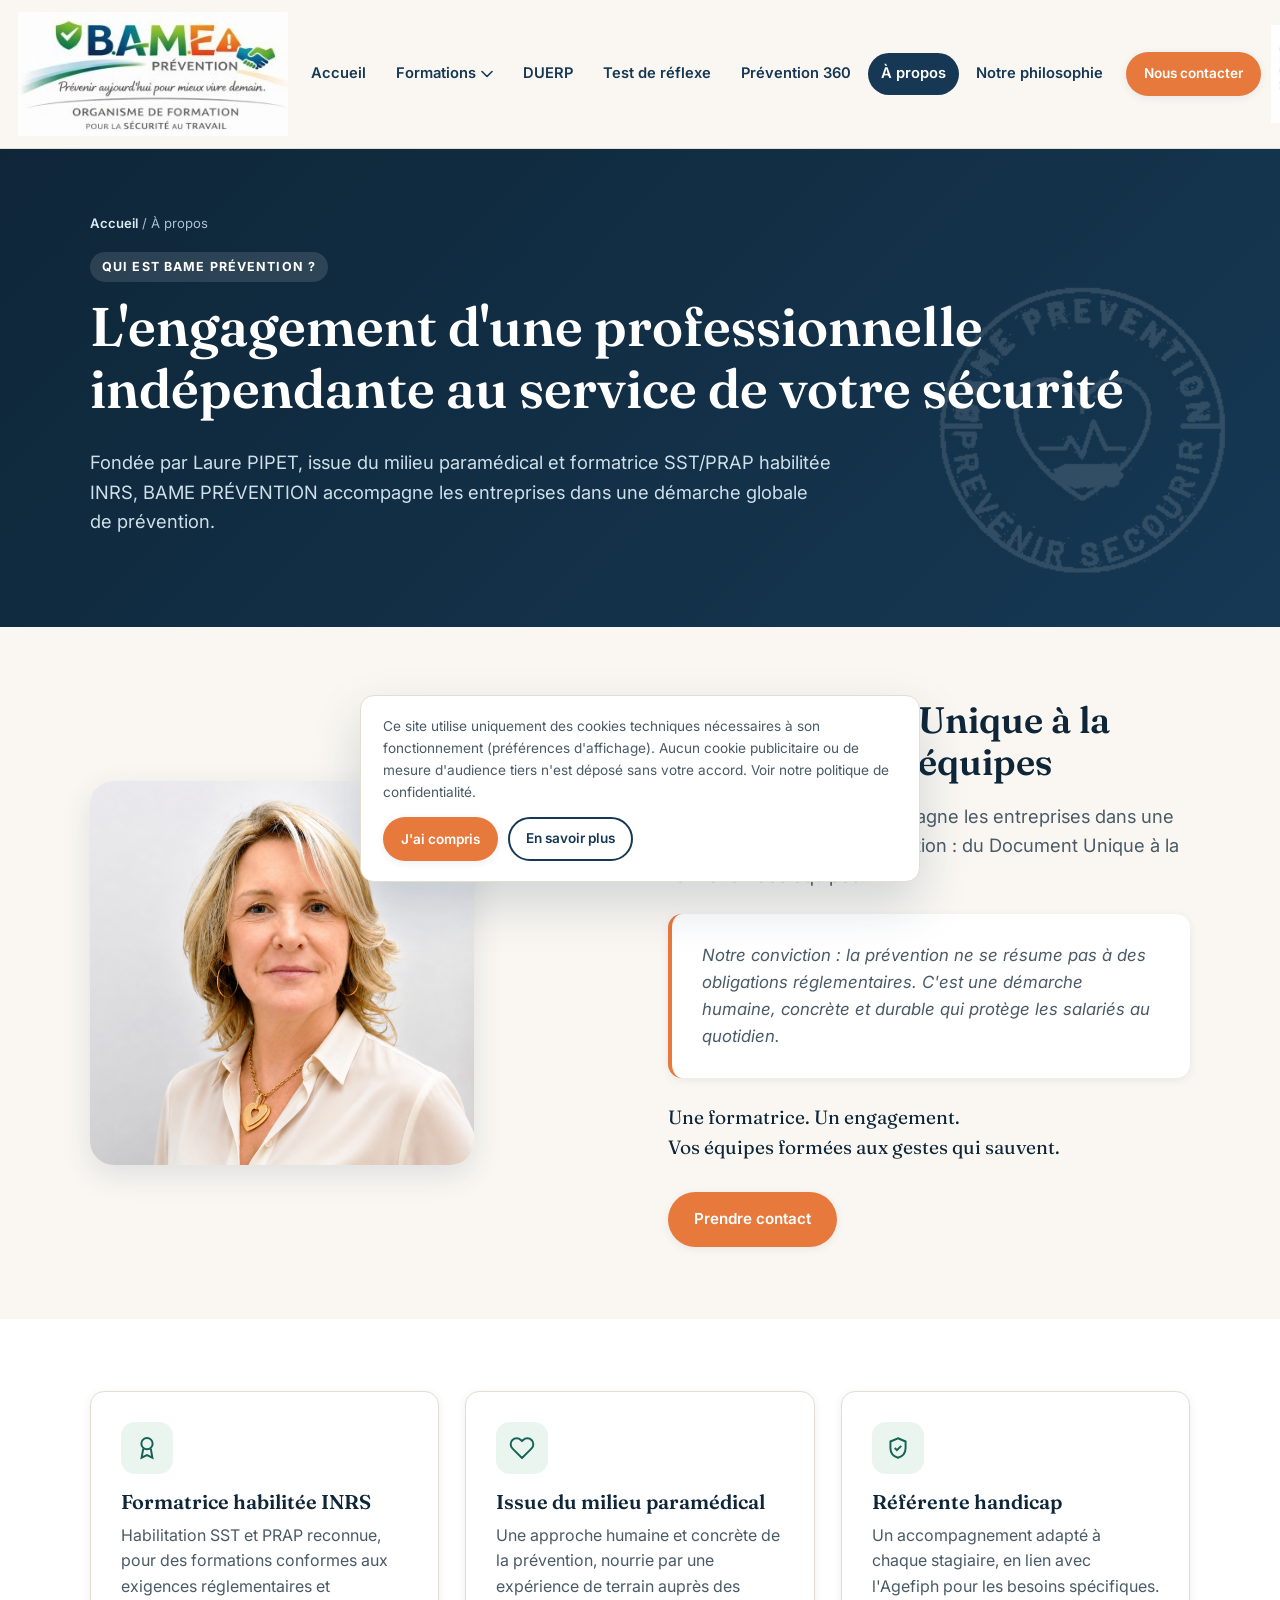
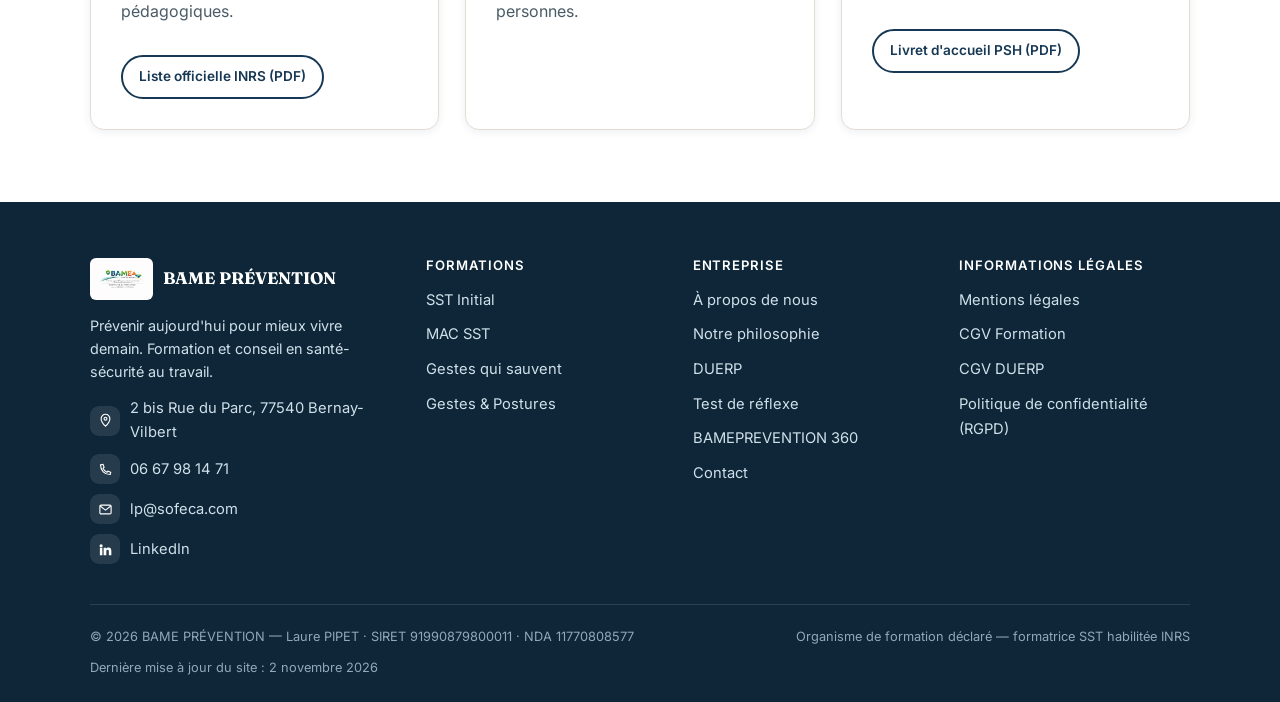
==== commit d13bbac2: "Nom du jeu : BAMEPREVENTION 360 (nom INPI) sur tout le site Co-Authored-By: Claude Sonnet 5.5 <norep" ====
--- a/a-propos.html
+++ b/a-propos.html
@@ -136,7 +136,7 @@
           <li><a href="/philosophie.html">Notre philosophie</a></li>
           <li><a href="/duerp.html">DUERP</a></li>
           <li><a href="/test-reflexe.html">Test de réflexe</a></li>
-          <li><a href="/prevention-360.html">BAME PRÉVENTION 360</a></li>
+          <li><a href="/prevention-360.html">BAMEPREVENTION 360</a></li>
           <li><a href="/contact.html">Contact</a></li>
         </ul>
       </div>
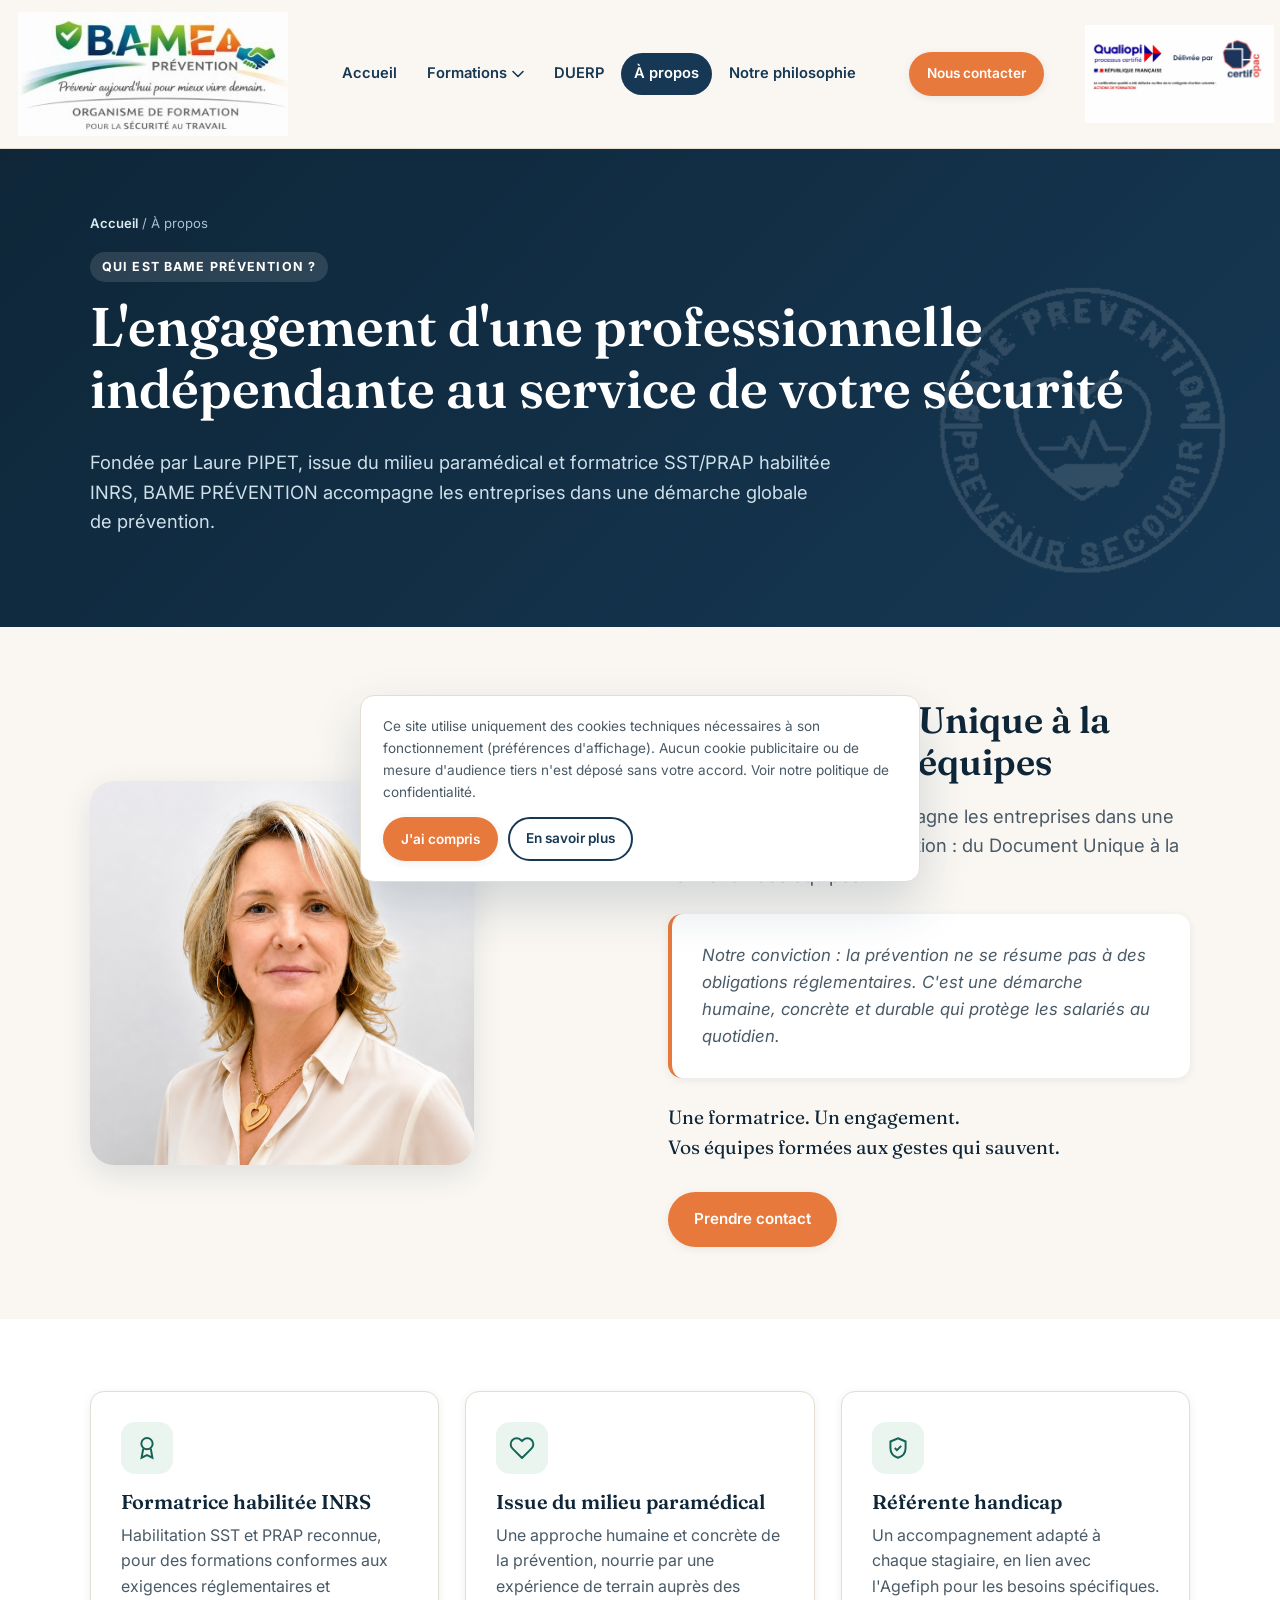
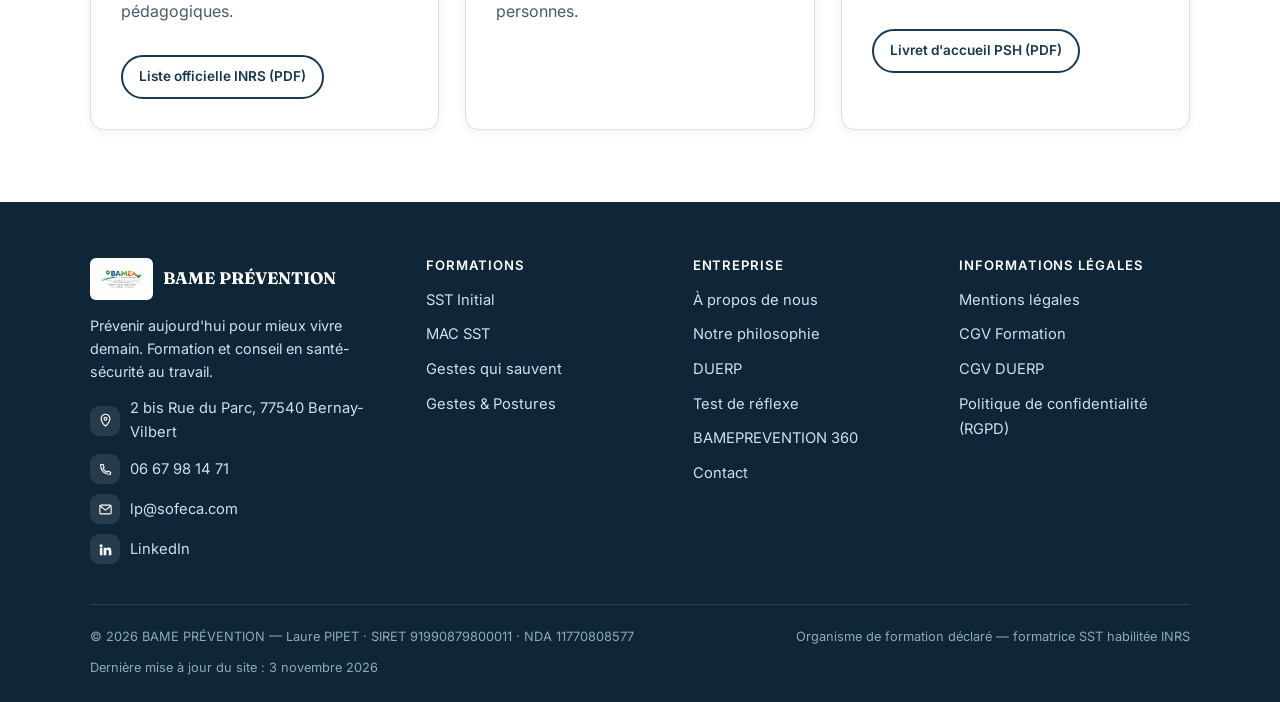
==== commit fd2d9026: "Simplifie le menu principal : retire le dropdown Ressources, garde un menu plat sans Test de réflexe" ====
--- a/a-propos.html
+++ b/a-propos.html
@@ -33,8 +33,6 @@
       <a href="/index.html">Accueil</a>
         <div class="nav-dropdown"><button type="button" aria-haspopup="true">Formations <svg width="12" height="8" viewBox="0 0 12 8" fill="none" aria-hidden="true"><path d="M1 1.5L6 6.5L11 1.5" stroke="currentColor" stroke-width="1.6" stroke-linecap="round" stroke-linejoin="round"/></svg></button><div class="nav-dropdown-panel"><a href="/sst.html">SST Initial</a><a href="/mac-sst.html">MAC SST</a><a href="/secours.html">Gestes qui sauvent</a><a href="/gestes-et-postures.html">Gestes &amp; Postures</a></div></div>
         <a href="/duerp.html">DUERP</a>
-        <a href="/test-reflexe.html">Test de réflexe</a>
-        <a href="/prevention-360.html">Prévention 360</a>
         <a href="/a-propos.html" aria-current="page">À propos</a>
         <a href="/philosophie.html">Notre philosophie</a>
     </nav>
@@ -153,7 +151,7 @@
     <div class="footer-bottom">
       <span>&copy; <span data-current-year>2026</span> BAME PRÉVENTION — Laure PIPET · SIRET 91990879800011 · NDA 11770808577</span>
       <span>Organisme de formation déclaré — formatrice SST habilitée INRS</span>
-      <span>Dernière mise à jour du site : 2 novembre 2026</span>
+      <span>Dernière mise à jour du site : 3 novembre 2026</span>
     </div>
   </div>
 </footer>
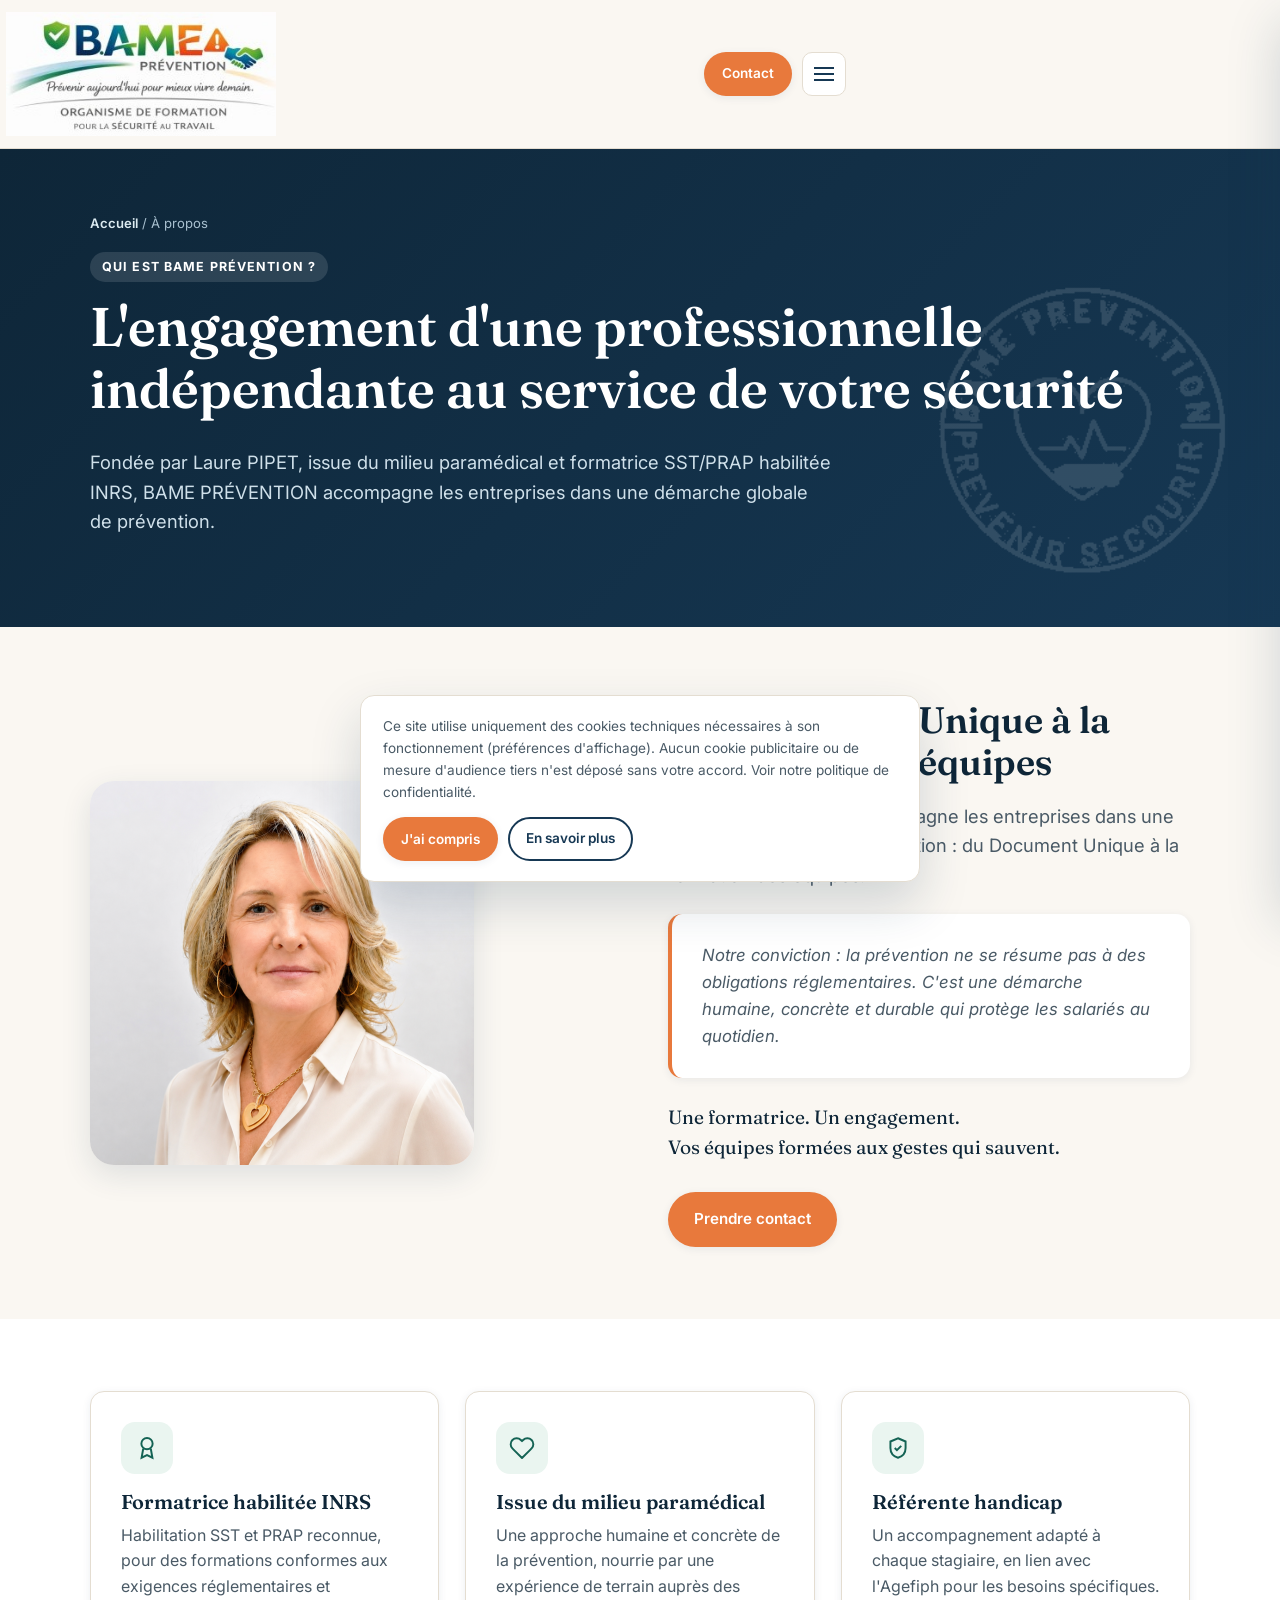
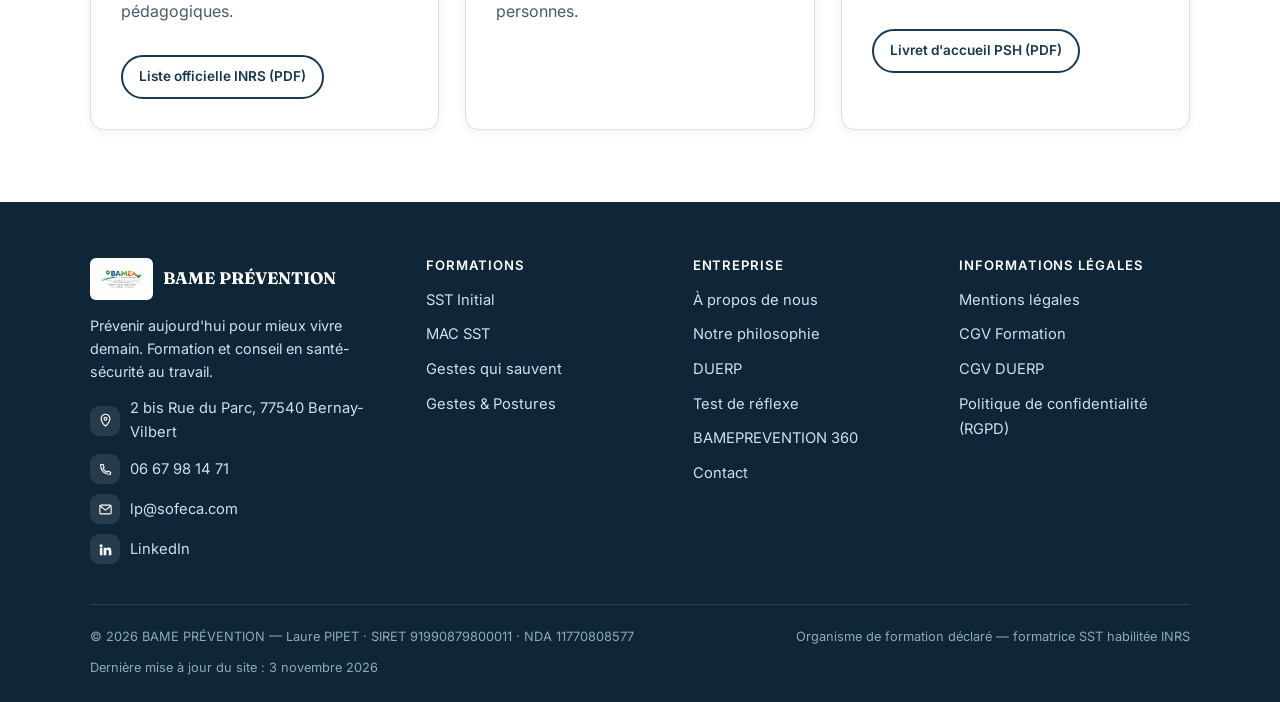
==== commit 64aaadff: "Corrige le débordement du menu (hamburger dès 1300px au lieu de 980px) et sort le quiz du jour du he" ====
--- a/a-propos.html
+++ b/a-propos.html
@@ -33,6 +33,8 @@
       <a href="/index.html">Accueil</a>
         <div class="nav-dropdown"><button type="button" aria-haspopup="true">Formations <svg width="12" height="8" viewBox="0 0 12 8" fill="none" aria-hidden="true"><path d="M1 1.5L6 6.5L11 1.5" stroke="currentColor" stroke-width="1.6" stroke-linecap="round" stroke-linejoin="round"/></svg></button><div class="nav-dropdown-panel"><a href="/sst.html">SST Initial</a><a href="/mac-sst.html">MAC SST</a><a href="/secours.html">Gestes qui sauvent</a><a href="/gestes-et-postures.html">Gestes &amp; Postures</a></div></div>
         <a href="/duerp.html">DUERP</a>
+        <a href="/test-reflexe.html">Test de réflexe</a>
+        <a href="/prevention-360.html">Prévention 360</a>
         <a href="/a-propos.html" aria-current="page">À propos</a>
         <a href="/philosophie.html">Notre philosophie</a>
     </nav>
--- a/assets/css/style.css
+++ b/assets/css/style.css
@@ -156,7 +156,7 @@
 .nav-toggle span::before{ position:absolute; top:-6px; }
 .nav-toggle span::after{ position:absolute; top:6px; }
 
-@media (max-width:980px){
+@media (max-width:1300px){
   .main-nav{
     position:fixed; inset:0 0 0 auto; width:min(320px,85vw); height:100vh;
     background:var(--paper); flex-direction:column; align-items:stretch; gap:2px;
@@ -472,15 +472,6 @@
 @media (prefers-reduced-motion:reduce){ .jeu-option{ transition:none; } }
 
 /* Quiz du jour placé en haut de la page d'accueil, à gauche de la photo */
-.jeu--hero{ margin-top:28px; padding:22px 24px; max-width:none; text-align:left; color:var(--ink); }
-.jeu--hero .jeu-label{ margin:0 0 10px; font-weight:800; font-size:.85rem; letter-spacing:.06em; text-transform:uppercase; color:var(--teal-dark); }
-.jeu--hero .jeu-question{ font-size:1.2rem; margin-bottom:14px; }
-.jeu--hero .jeu-option{ font-size:1.05rem; padding:13px 16px; }
-.jeu--hero .jeu-options{ gap:10px; }
-.jeu--hero .jeu-verdict{ font-size:1.15rem; }
-.jeu--hero .jeu-explication{ font-size:1.05rem; }
-@media (max-width:600px){ .jeu--hero{ padding:18px 16px; } .jeu--hero .jeu-question{ font-size:1.12rem; } }
-.jeu--haut{ margin-top:0; margin-bottom:28px; }
 
 /* Visuel du jeu BAME PRÉVENTION 360 */
 .visuel-360{ width:100%; height:auto; display:block; }
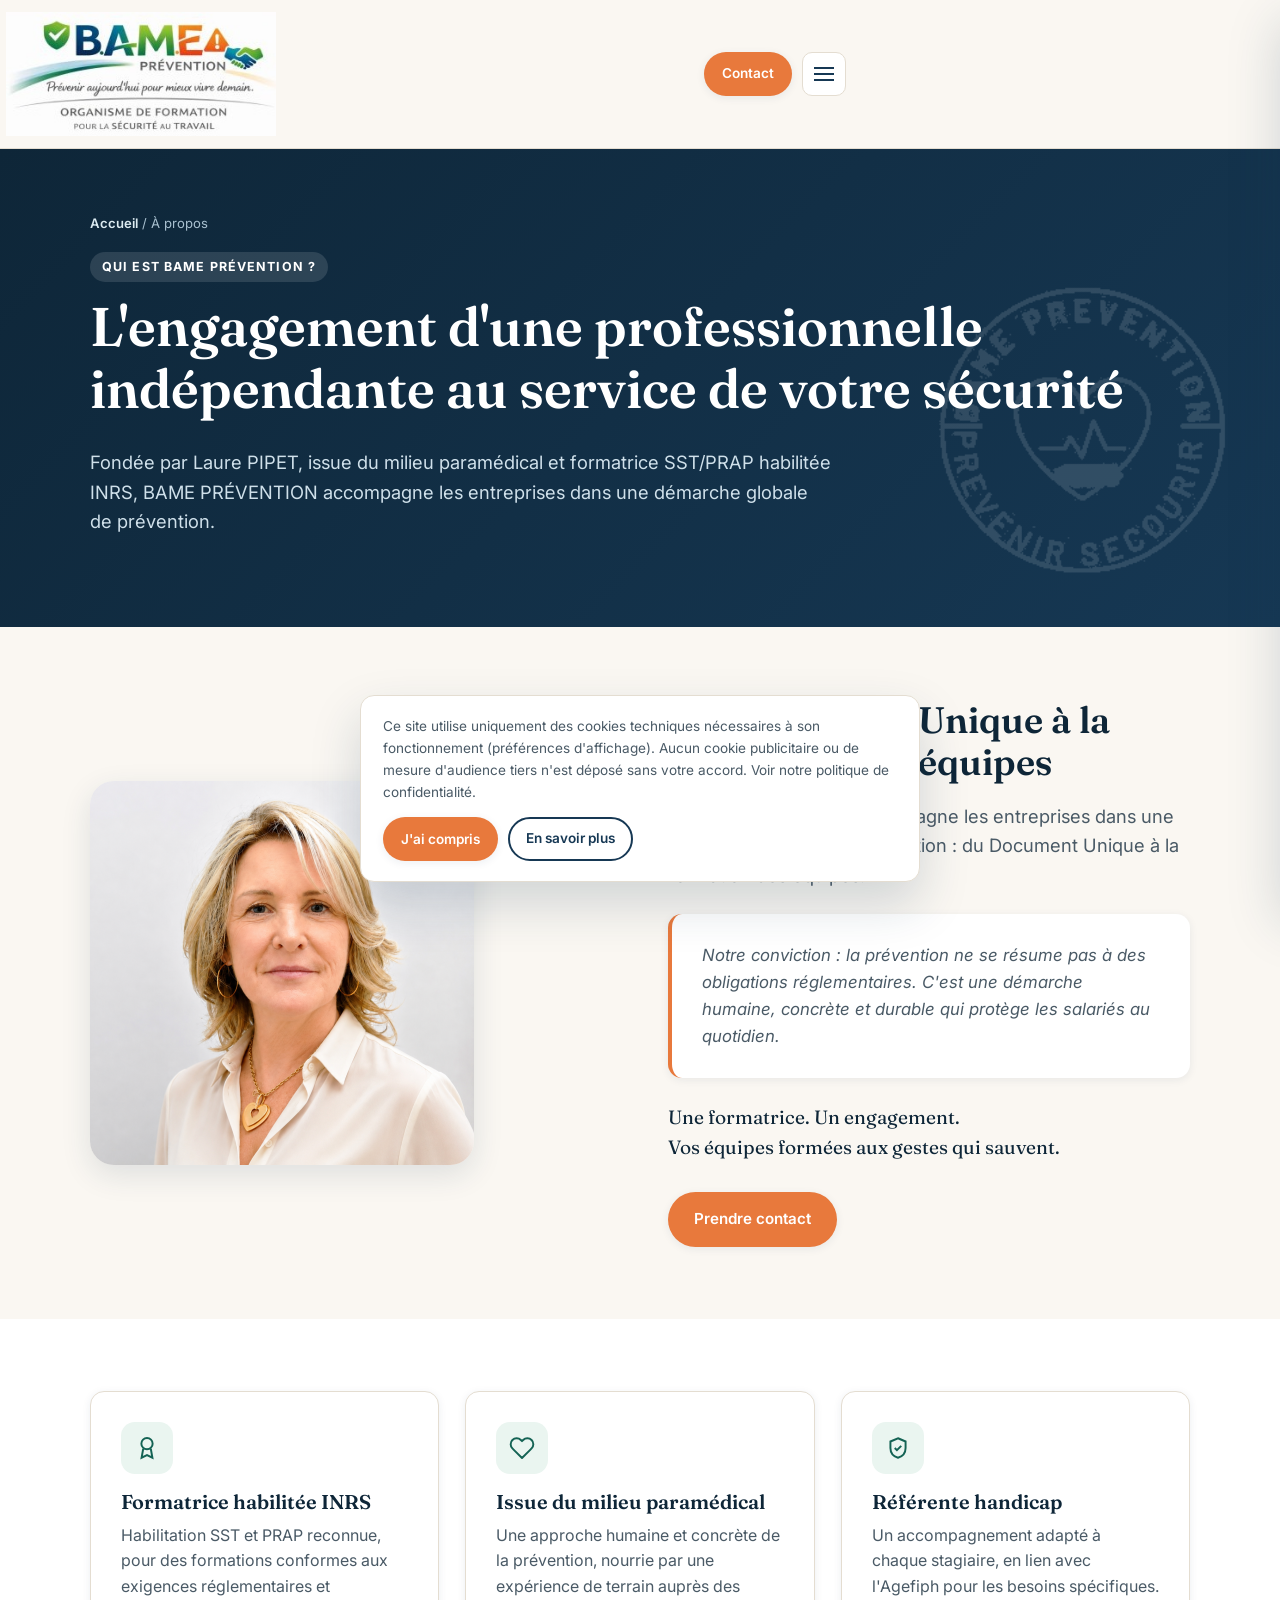
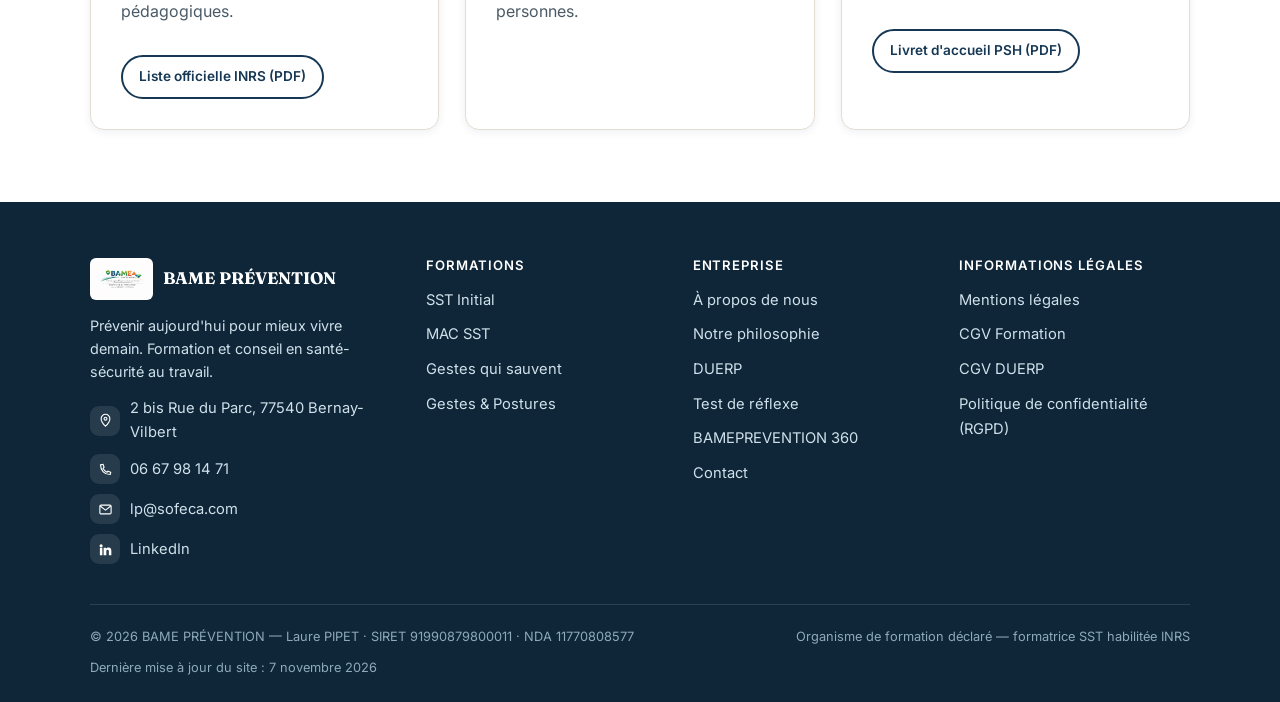
==== commit 1e81ad40: "Ajout de la mascotte Bamy sous la citation de la formatrice (la photo reste en place) Co-Authored-By" ====
--- a/a-propos.html
+++ b/a-propos.html
@@ -153,7 +153,7 @@
     <div class="footer-bottom">
       <span>&copy; <span data-current-year>2026</span> BAME PRÉVENTION — Laure PIPET · SIRET 91990879800011 · NDA 11770808577</span>
       <span>Organisme de formation déclaré — formatrice SST habilitée INRS</span>
-      <span>Dernière mise à jour du site : 3 novembre 2026</span>
+      <span>Dernière mise à jour du site : 7 novembre 2026</span>
     </div>
   </div>
 </footer>
--- a/assets/css/style.css
+++ b/assets/css/style.css
@@ -471,7 +471,18 @@
 @media (max-width:600px){ .jeu{ padding:22px 18px; } .jeu-question{ font-size:1.3rem; } }
 @media (prefers-reduced-motion:reduce){ .jeu-option{ transition:none; } }
 
-/* Quiz du jour placé en haut de la page d'accueil, à gauche de la photo */
+/* Quiz du jour : carte compacte dans le hero, sous le titre */
+.jeu--hero{ margin:22px 0 28px; padding:18px 20px; max-width:none; text-align:left; color:var(--ink); }
+.jeu--hero .jeu-label{ margin:0 0 8px; font-weight:800; font-size:.8rem; letter-spacing:.06em; text-transform:uppercase; color:var(--teal-dark); }
+.jeu--hero .jeu-question{ font-size:1.1rem; margin-bottom:12px; }
+.jeu--hero .jeu-option{ font-size:1rem; padding:11px 14px; }
+.jeu--hero .jeu-options{ gap:8px; }
+.jeu--hero .jeu-verdict{ font-size:1.1rem; }
+.jeu--hero .jeu-explication{ font-size:1rem; }
+@media (max-width:600px){ .jeu--hero{ padding:16px 14px; margin:16px 0 22px; } .jeu--hero .jeu-question{ font-size:1.05rem; } }
 
 /* Visuel du jeu BAME PRÉVENTION 360 */
 .visuel-360{ width:100%; height:auto; display:block; }
+
+.hero-card img.mascotte{ width:50%; aspect-ratio:1/1; object-fit:contain; border-radius:0; margin:14px auto 4px; display:block; }
+.mascotte-legende{ text-align:center; font-weight:700; color:var(--teal-dark); font-size:.9rem; margin:0; }
